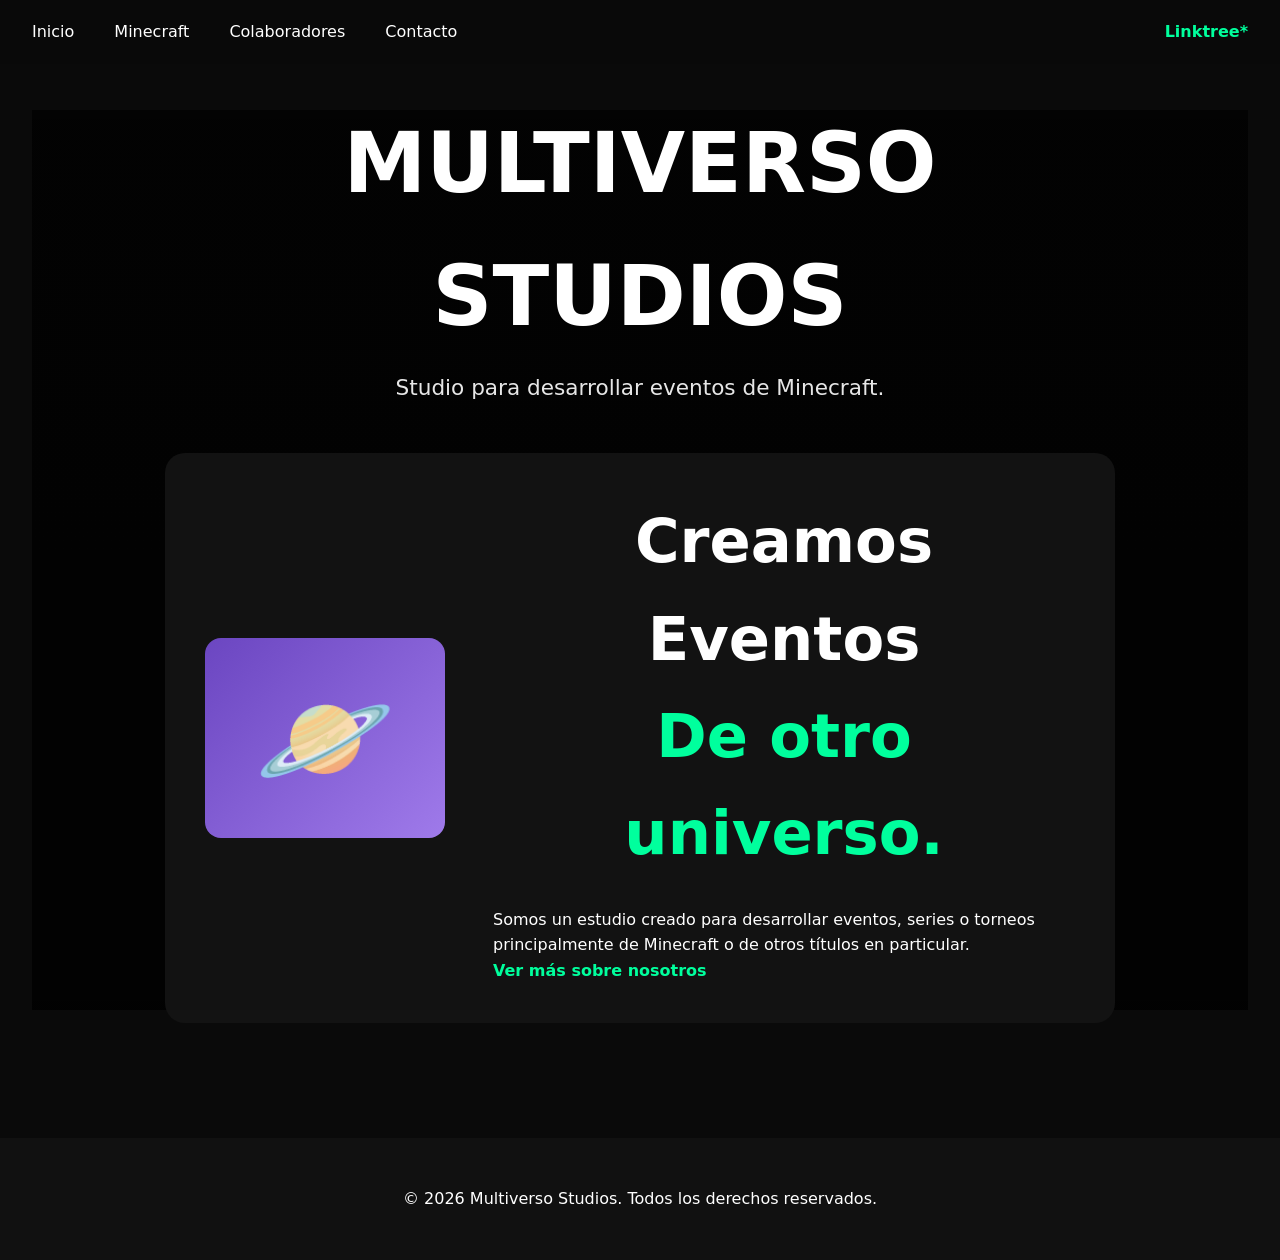
==== index.html @ a8a72689 "Update index.html" ====
<!DOCTYPE html>
<html lang="es">
<head>
    <meta charset="UTF-8">
    <meta name="viewport" content="width=device-width, initial-scale=1.0">
    <title>🪐</title>
    <script src="https://cdnjs.cloudflare.com/ajax/libs/gsap/3.12.5/gsap.min.js"></script>
    <style>
        * { margin: 0; padding: 0; box-sizing: border-box; }
        body {
            font-family: 'Inter', system-ui, sans-serif;
            background: #0a0a0a;
            color: #fff;
            line-height: 1.6;
        }
        .navbar {
            position: fixed;
            top: 0; left: 0; right: 0;
            background: rgba(10,10,10,0.98);
            backdrop-filter: blur(10px);
            z-index: 1000;
            padding: 1.2rem 0;
        }
        .nav-container {
            max-width: 1300px;
            margin: 0 auto;
            padding: 0 2rem;
            display: flex;
            justify-content: space-between;
            align-items: center;
        }
        .nav-menu {
            display: flex;
            gap: 2.5rem;
            list-style: none;
        }
        .nav-menu a {
            color: #fff;
            text-decoration: none;
            font-weight: 500;
        }
        .nav-menu a:hover, .nav-menu a.active { color: #00ff9d; }
        .linktree { color: #00ff9d; font-weight: 600; text-decoration: none; }

        /* Hero */
        .hero {
            height: 100vh;
            background: linear-gradient(rgba(0,0,0,0.75), rgba(0,0,0,0.85)), 
                        url('https://picsum.photos/1920/1080?random=55') center/cover;
            display: flex;
            align-items: center;
        }
        .hero-content {
            max-width: 1100px;
            margin: 0 auto;
            padding: 0 2rem;
            text-align: center;
        }
        .hero h1 { font-size: 5.2rem; font-weight: 900; margin-bottom: 0.5rem; }
        .subtitle { font-size: 1.35rem; opacity: 0.9; margin-bottom: 3rem; }

        .main-box {
            display: flex;
            gap: 3rem;
            align-items: center;
            background: rgba(20,20,20,0.9);
            padding: 2.5rem;
            border-radius: 20px;
            max-width: 950px;
            margin: 0 auto;
            text-align: left;
        }
        .logo-box {
            background: linear-gradient(135deg, #6b46c1, #9f7aea);
            width: 240px; height: 200px;
            display: flex; align-items: center; justify-content: center;
            border-radius: 16px;
            flex-shrink: 0;
        }
        .saturn { font-size: 7rem; }
        .green { color: #00ff9d; }
        .purple { color: #c026d3; }

        .ver-mas { color: #00ff9d; font-weight: 600; text-decoration: none; }

        /* Secciones */
        .content { display: none; padding: 110px 2rem 6rem; min-height: 100vh; }
        .content.active { display: block; }
        .section-content { max-width: 1200px; margin: 0 auto; }

        h2 { font-size: 3.8rem; text-align: center; margin-bottom: 1.5rem; }

        /* Sobre Nosotros */
        #sobre-nosotros p {
            font-size: 1.15rem;
            max-width: 900px;
            margin: 1.5rem auto;
            text-align: justify;
        }

        /* PROYECTOS - Minecraft */
        .projects-container {
            max-width: 1100px;
            margin: 3rem auto;
        }
        .project-row {
            display: flex;
            gap: 2.5rem;
            align-items: flex-start;
            background: #111;
            padding: 1.8rem;
            border-radius: 16px;
            margin-bottom: 2rem;
        }
        .project-image {
            flex: 0 0 340px;
        }
        .project-image img {
            width: 100%;
            height: auto;
            border-radius: 12px;
            object-fit: cover;
        }
        .project-text h3 {
            font-size: 1.85rem;
            margin-bottom: 1rem;
        }
        .project-text p {
            font-size: 1.1rem;
            line-height: 1.75;
            color: #ddd;
        }

        /* Colaboradores */
        .collaborators-list {
            display: flex;
            flex-direction: column;
            gap: 1.5rem;
            margin-top: 3rem;
            padding: 0;
        }
        .collaborators-list li {
            list-style: none;
        }
        .collaborator-item {
            display: flex;
            gap: 1.5rem;
            align-items: center;
            background: #111;
            border: 1px solid rgba(255,255,255,0.08);
            border-radius: 16px;
            padding: 1.5rem;
        }
        .collaborator-item img {
            width: 120px;
            height: 120px;
            object-fit: cover;
            border-radius: 16px;
            flex-shrink: 0;
        }
        .collaborator-item-content {
            display: flex;
            flex-direction: column;
            gap: 0.5rem;
        }
        .collaborator-item-content h3 {
            font-size: 2rem;
            margin: 0;
        }
        .collaborator-item-content p {
            margin: 0;
            color: #ccc;
            line-height: 1.6;
        }
        .coming-soon {
            color: #00ff9d !important;
            margin: 0;
            font-size: 1.8rem;
            text-align: center;
        }

        /* Contacto */
        .contact-container {
            display: flex;
            gap: 4rem;
            max-width: 1300px;
            margin: 0 auto;
        }
        .contact-image img {
            width: 100%;
            height: 100%;
            object-fit: cover;
            border-radius: 20px;
        }
        .contact-form input, .contact-form textarea {
            width: 100%;
            padding: 1rem;
            margin-bottom: 1rem;
            background: #1a1a1a;
            border: none;
            border-radius: 8px;
            color: white;
        }
        .btn-enviar {
            background: #c026d3;
            color: white;
            padding: 1rem 3rem;
            border: none;
            border-radius: 9999px;
            cursor: pointer;
        }

        footer { text-align: center; padding: 3rem; background: #111; margin-top: 2rem; }

        @media (max-width: 900px) {
            .project-row { flex-direction: column; }
            .project-image { flex: none; width: 100%; }
            .hero h1 { font-size: 3.8rem; }
        }
    </style>
</head>
<body>

    <!-- Navbar -->
    <nav class="navbar">
        <div class="nav-container">
            <ul class="nav-menu">
                <li><a href="#" data-section="home">Inicio</a></li>
                <li><a href="#" data-section="minecraft">Minecraft</a></li>
                <li><a href="#" data-section="colaboradores">Colaboradores</a></li>
                <li><a href="#" data-section="contacto">Contacto</a></li>
            </ul>
            <a href="https://linktr.ee/MultiStudios" target="_blank" class="linktree">Linktree*</a>
        </div>
    </nav>

    <main>
        <!-- HOME -->
        <section id="home" class="content active">
            <header class="hero">
                <div class="hero-content">
                    <h1>MULTIVERSO STUDIOS</h1>
                    <p class="subtitle">Studio para desarrollar eventos de Minecraft.</p>
                    <div class="main-box">
                        <div class="logo-box"><span class="saturn">🪐</span></div>
                        <div class="text-content">
                            <h2>Creamos Eventos<br><span class="green">De otro universo.</span></h2>
                            <p>Somos un estudio creado para desarrollar eventos, series o torneos principalmente de Minecraft o de otros títulos en particular.</p>
                            <a href="#" data-section="sobre-nosotros" class="ver-mas">Ver más sobre nosotros</a>
                        </div>
                    </div>
                </div>
            </header>
        </section>

        <!-- SOBRE NOSOTROS -->
        <section id="sobre-nosotros" class="content">
            <div class="section-content">
                <h2>Sobre Nosotros | Multiverso Studios.</h2>
                <p>Multiverso Studio fue fundada el 25 de Junio de 2023. Principalmente creada para promocionar un evento (Discord Talent), después de eso el estudio empezó un proyecto de crear eventos de Minecraft cada mes, conocido como “Los 12 eventos del año“. Proyecto que con el paso del tiempo salieron colaboraciones con creadores pequeños como NotLeox, JoseMC, SoyPixel, Coffe Sugar Boy, y ExtraYP son algunos de ellos.</p>
                <p>El fundador, Christian Delgadillo, ha desarrollado contenido de Minecraft desde 2010 para su redes y en 2017 empezó el ha desarrollar eventos de Minecraft y otros títulos populares de esos años.</p>
                <p>Al ver que sus eventos de Minecraft obtenían éxito, decide crear un proyecto con el nombre “El multiverso“ donde creaba eventos muy sencillos para jugar con sus amigos de ese tiempo. Con el pasar de los años sale la idea junto a ExtraYP y su amigo LostBick crear un discort talent para así dar inicio a multiverso Studios.</p>
                <p>El 17 de septiembre de 2021, se publicó la serie “El Juego del Calamar” en Netflix. Esto dio inspiración a que se desarrollaran los "Squid Craft Games" de Eufonía Studios. Esto dio ideas, inspiración y motivación para re crear dicho evento con el nombre "squid games"</p>
                <p>Los Squid games, fueron populares que con el paso del tiempo se desarrollaron varias ediciones (Hasta el momento se crearon 6 ediciones oficiales y 4 especiales)</p>
                <p>Multiverso Studio fue reconocida por una pequeña comunidad gracias a KSMP. Hasta la fecha, ha desarrollado y ejecutado múltiples proyectos.</p>
                <p>Hoy en día, Multiverso Studio esta desarrollando un Cliente/Launcher para futuros eventos, pero con un objetivo de corto y mediano plazo, es seguir desarrollando eventos acompañado de varias personas y estudios no tan reconocidos.</p>
                <p>Objetivo/meta del estudio: Ser como Eufonía Studios.</p>
            </div>
        </section>

        <!-- MINECRAFT - PROYECTOS -->
        <section id="minecraft" class="content">
            <div class="section-content">
                <h2>PROYECTOS</h2>
                <p class="description">A lo largo de los años hemos producido varios proyectos. Próximamente más eventos.</p>
                
                <div class="projects-container">

                    <div class="project-row">
                        <div class="project-image">
                            <img src="imagenes/DcTalent.jpg" alt="Discord Talent">
                        </div>
                        <div class="project-text">
                            <h3>Discord Talent ft. ExtraYP</h3>
                            <p>Discord Talent fue el primer evento con el nombre de Multiverso Studios minutos después de crear el nombre del estudio. Tuvo lugar en Junio 2023 con 20 participantes.</p>
                        </div>
                    </div>

                    <div class="project-row">
                        <div class="project-image">
                            <img src="imagenes/ksmp.png" alt="KSMP">
                        </div>
                        <div class="project-text">
                            <h3>KSMP</h3>
                            <p>La 1er edición de KSMP fue una serie inspirada en TortillaLand y QSMP. Tuvo lugar en Julio 2023 con una duración de 20 días y 20 participantes.</p>
                        </div>
                    </div>

                    <div class="project-row">
                        <div class="project-image">
                            <img src="imagenes/Dextremo.png" alt="Dedsafio Extremo">
                        </div>
                        <div class="project-text">
                            <h3>Dedsafio Extremo</h3>
                            <p>Dedsafio Extremo fue una mini serie inspirada en Dedsafio y Minecraft Extremo. Tuvo lugar en 2024 con 17 participantes.</p>
                        </div>
                    </div>

                    <div class="project-row">
                        <div class="project-image">
                            <img src="imagenes/SquidGame.png" alt="Multiversal Games">
                        </div>
                        <div class="project-text">
                            <h3>Squid Games</h3>
                            <p>Squid game fue la 1ra edicion aun sin tener un nombre, inspirada en la serie de Nexflix “Squid Games“ y “Survival Cup“ de Eufonia Studios con una duracion de 3 Dias. Tuvo lugar en 2021 con 5 particiaantes</p>
                        </div>
                    </div>

                    <div class="project-row">
                        <div class="project-image">
                            <img src="imagenes/SquidCraft2.png" alt="Multiversal Games">
                        </div>
                        <div class="project-text">
                            <h3>Squid Craft 2</h3>
                            <p>Squid Craft 2, En esta 2da edicion fue la primer colaboracion con Darcknes Animation (CoffeSugarBoy) con una duracion de 3 Dias. Tuvo lugar en Agosto 2023 con 17 particiaantes</p>
                        </div>
                    </div>

                    <div class="project-row">
                        <div class="project-image">
                            <img src="imagenes/SquidMCgames3.png" alt="Multiversal Games">
                        </div>
                        <div class="project-text">
                            <h3>Squid MC Games 3</h3>
                            <p>Squid MC Games 3, En esta 3ra edicion fue la peor desarrollada (Apunto de cacelarse el primer dia) con una duracion de 4 Dias. Tuvo lugar en Noviembre 2023 con 25 particiaantes</p>
                        </div>
                    </div>

                    <div class="project-row">
                        <div class="project-image">
                            <img src="imagenes/SquidMC4.png" alt="Multiversal Games">
                        </div>
                        <div class="project-text">
                            <h3>Squid MC 4</h3>
                            <p>Squid MC 4. Con una duracion de 5 Dias. Tuvo lugar en 2024 con 25 particiaantes. No contamos con tanta informacion.</p>
                        </div>
                    </div>

                    <div class="project-row">
                        <div class="project-image">
                            <img src="imagenes/MultiversalGames5.png" alt="Multiversal Games">
                        </div>
                        <div class="project-text">
                            <h3>Multiversal Games 5</h3>
                            <p>Con un nombre nuevo, mejor organizacion. Multiversal Games 5 hasta la fecha es uno de los mejores eventos de Multivero Studios. En colaboracion con "Darcknes Animation" - "Ian Jesus Studios" y "Morrocoy Studios". Tuvo lugar en Octubre 2025 con 33 participantes y con el ganador "SmackerPe" se llevo 25USD de premio.</p>
                        </div>
                    </div>

                    <div class="project-row">
                        <div class="project-image">
                            <img src="imagenes/SimonDice.png" alt="Simon Dice">
                        </div>
                        <div class="project-text">
                            <h3>Simon Dice ft. Deluxe Studios</h3>
                            <p>Simon Dice fue el primero y el ultimo evento de Deluxe Studios (Studio que ya no existe) con una duracion de 5hs aprox. Tuvo lugar en 2024 con 5 participantes.</p>
                        </div>
                    </div>

                    <div class="project-row">
                        <div class="project-image">
                            <img src="imagenes/KSMP2.png" alt="Simon Dice">
                        </div>
                        <div class="project-text">
                            <h3>Ksmp 2 ft. NotLeox</h3>
                            <p>Ksmp 2 serie de 20 Dias de duracion, inspirada en "Dedsafio" de Eufonia Studios. Tuvo lugar en 2022 con 10 participantes. Junto con NotLeox que configuro algunas cosas dentro del server. </p>
                        </div>
                    </div>

                    <div class="project-row">
                        <div class="project-image">
                            <img src="imagenes/HardCraft.png" alt="Simon Dice">
                        </div>
                        <div class="project-text">
                            <h3>Hard Craft</h3>
                            <p>Hard Craft, otra serie inspirada en "Dedsafio" de Eufonia Studios. Tuvo lugar en Abril 2024 con 20 participanes y una duracion de 5 Dias.</p>
                        </div>
                    </div>

                    <div class="project-row">
                        <div class="project-image">
                            <img src="imagenes/Extremo3Recreacion.png" alt="Simon Dice">
                        </div>
                        <div class="project-text">
                            <h3>Extremo 3 Recreacion</h3>
                            <p>Extremo 3 Recreacion, evento inspirado en "Minecraft Extremo" de Eufonia Studios y AuronPlay. Tuvo lugar en Julio 2026 con 20 participanes y una duracion de 4 Dias.</p>
                        </div>
                    </div>

                    <div class="project-row">
                        <div class="project-image">
                            <img src="imagenes/Club.png" alt="Proximamente">
                        </div>
                        <div class="project-text">
                            <h3>Proximamente</h3>
                            <p>Evento En Desarrollo</p>
                        </div>
                    </div>

                </div>
            </div>
        </section>

        <!-- COLABORADORES -->
        <section id="colaboradores" class="content">
            <div class="section-content">
                <h2>Nuestros <span class="green">colaboradores</span>.</h2>
                                <ul class="collaborators-list">
                    <li class="collaborator-item">
                        <img src="imagenes/ExtraYP.png" alt="Club">
                        <div class="collaborator-item-content">
                            <h3>ExtraYP</h3>
                            <p>Ian Jesus Studios, colaborador recurrente con el objetivo de obtener nuevas ideas para los proyectos.</p>
                        </div>
                    </li>

                    <li class="collaborator-item">
                        <img src="imagenes/LostBrick.png" alt="Club">
                        <div class="collaborator-item-content">
                            <h3>LostBrick</h3>
                            <p>LostBrick, fue jues en Dicord Talent.</p>
                        </div>
                    </li> 
                    
                    <li class="collaborator-item">
                        <img src="imagenes/NotLeox.png" alt="Club">
                        <div class="collaborator-item-content">
                            <h3>NotLeox</h3>
                            <p>Notleox, ganador de una edicion de Multiversal Games y programador de KSMP 2.</p>
                        </div>
                    </li>

                    <li class="collaborator-item">
                        <img src="imagenes/IncognitoH.png" alt="Club">
                        <div class="collaborator-item-content">
                            <h3>CoffeSugaBoy</h3>
                            <p>El Co ceo de Multiverso Studios.</p>
                        </div>
                    </li>    

                    <li class="collaborator-item">
                        <img src="imagenes/PixelBlits.png" alt="Club">
                        <div class="collaborator-item-content">
                            <h3>PixelBlits</h3>
                            <p>PixelBlits, anteriormente fundador y ceo de Deluxe Studios.</p>
                        </div>
                    </li> 

                    <li class="collaborator-item">
                        <img src="imagenes/Allukfl.png" alt="Club">
                        <div class="collaborator-item-content">
                            <h3>Allukfl</h3>
                            <p>Nicki Nicole, Actriz de doblaje en la saga de Multiversal Games.</p>
                        </div>
                    </li> 
                    
                    <li class="collaborator-item">
                        <img src="imagenes/IncognitoM.png" alt="Club">
                        <div class="collaborator-item-content">
                            <h3>Megan</h3>
                            <p>Megan, Actriz de doblaje en la saga de Multiversal Games.</p>
                        </div>
                    </li>                     

                    <li class="collaborator-item">
                        <img src="imagenes/IncognitoH.png" alt="Club">
                        <div class="collaborator-item-content">
                            <h3>Miku</h3>
                            <p>Miku, Actor de doblaje en la saga de Multiversal Games.</p>
                        </div>
                    </li> 

                    <li class="collaborator-item">
                        <img src="imagenes/Tnna.png" alt="Club">
                        <div class="collaborator-item-content">
                            <h3>Tnna</h3>
                            <p>Tania, Actriz de doblaje en la saga de Multiversal Games.</p>
                        </div>
                    </li> 
                    
                    <li class="collaborator-item">
                        <img src="imagenes/JoseMC.png" alt="Club">
                        <div class="collaborator-item-content">
                            <h3>JoseMC</h3>
                            <p>JoseMC, Colaborador de Multiverso Studios en 2023.</p>
                        </div>
                    </li>                     

                    <li class="collaborator-item">
                        <img src="imagenes/IncognitoH.png" alt="Club">
                        <div class="collaborator-item-content">
                            <h3>Crazy Slime</h3>
                            <p>Crazy Slime, Colaborador de Multiverso Studios.</p>
                        </div>
                    </li>     

                    <li class="collaborator-item">
                        <img src="imagenes/IncognitoM.png" alt="Club">
                        <div class="collaborator-item-content">
                            <h3>Faris</h3>
                            <p>Faris, es la buldier para la saga de Multiversal Games.</p>
                        </div>
                    </li> 

                    <li class="collaborator-item">
                        <img src="imagenes/DarknesAnimation.png" alt="Club">
                        <div class="collaborator-item-content">
                            <h3>Darkness Animation</h3>
                            <p>Darkness Animation, nuestros partners.</p>
                        </div>
                    </li>   
                    
                    <li class="collaborator-item">
                        <img src="imagenes/MarshallPanda.png" alt="Club">
                        <div class="collaborator-item-content">
                            <h3>Marshall Panda</h3>
                            <p>Marshall Panda, fue nuestro primer programador antes de tener un nombre.</p>
                        </div>
                    </li>

                    <li class="collaborator-item">
                        <img src="imagenes/IncognitoM.png" alt="Club">
                        <div class="collaborator-item-content">
                            <h3>Barb</h3>
                            <p>Barb, es la buldier para la saga de Multiversal Games.</p>
                        </div>
                    </li>

                    <li class="collaborator-item">
                        <img src="imagenes/MorrocoyStudios.png" alt="Club">
                        <div class="collaborator-item-content">
                            <h3>Morrocoy Studios</h3>
                            <p>Morrocoy Studios, colaborador en el desarrollo de juegos para Multiversal Games.</p>
                        </div>
                    </li>

                    <li class="collaborator-item">
                        <img src="imagenes/CalebMC.png" alt="Club">
                        <div class="collaborator-item-content">
                            <h3>Caleb MC</h3>
                            <p>Caleb MC, es uno de nuestros beta testers.</p>
                        </div>
                    </li>

                    <li class="collaborator-item">
                        <img src="imagenes/IncognitoH.png" alt="Club">
                        <div class="collaborator-item-content">
                            <h3>LimunSimon</h3>
                            <p>Simon, es uno de nuestros beta testers.</p>
                        </div>
                    </li>

                    <li>
                        <h3 class="coming-soon">Próximamente más colaboradores</h3>
                    </li>
                </ul>
            </div>
        </section>

        <!-- CONTACTO -->
        <section id="contacto" class="content">
            <div class="contact-container">
                <div class="contact-image">
                    <img src="imagenes/Logo.png" alt="Collage">
                </div>
                <div class="contact-form">
                    <h2>Contacto</h2>
                    <form id="contactForm">
                        <input type="text" placeholder="Nombre *" required>
                        <input type="email" placeholder="Correo Electrónico *" required>
                        <input type="text" placeholder="Asunto *" required>
                        <textarea placeholder="Escribe tu mensaje aquí..." rows="6" required></textarea>
                        <button type="submit" class="btn-enviar">Enviar</button>
                    </form>
                    <div id="form-message"></div>
                </div>
            </div>
        </section>
    </main>

    <footer>
        <p>© 2026 Multiverso Studios. Todos los derechos reservados.</p>
    </footer>

    <script>
        // Navegación
        document.querySelectorAll('.nav-menu a').forEach(link => {
            link.addEventListener('click', e => {
                e.preventDefault();
                document.querySelectorAll('.content').forEach(c => c.classList.remove('active'));
                document.getElementById(link.getAttribute('data-section')).classList.add('active');
            });
        });

        // Ver más sobre nosotros
        document.querySelectorAll('.ver-mas').forEach(link => {
            link.addEventListener('click', e => {
                e.preventDefault();
                document.querySelectorAll('.content').forEach(c => c.classList.remove('active'));
                document.getElementById('sobre-nosotros').classList.add('active');
            });
        });

        // Formulario
        document.getElementById('contactForm').addEventListener('submit', e => {
            e.preventDefault();
            const msg = document.getElementById('form-message');
            msg.style.color = '#ef4444';
            msg.textContent = '❌ Error de envío. Inténtalo más tarde.';
        });

        // Animaciones
        gsap.from("h1", { y: 80, opacity: 0, duration: 1.2 });
    </script>
</body>
</html>
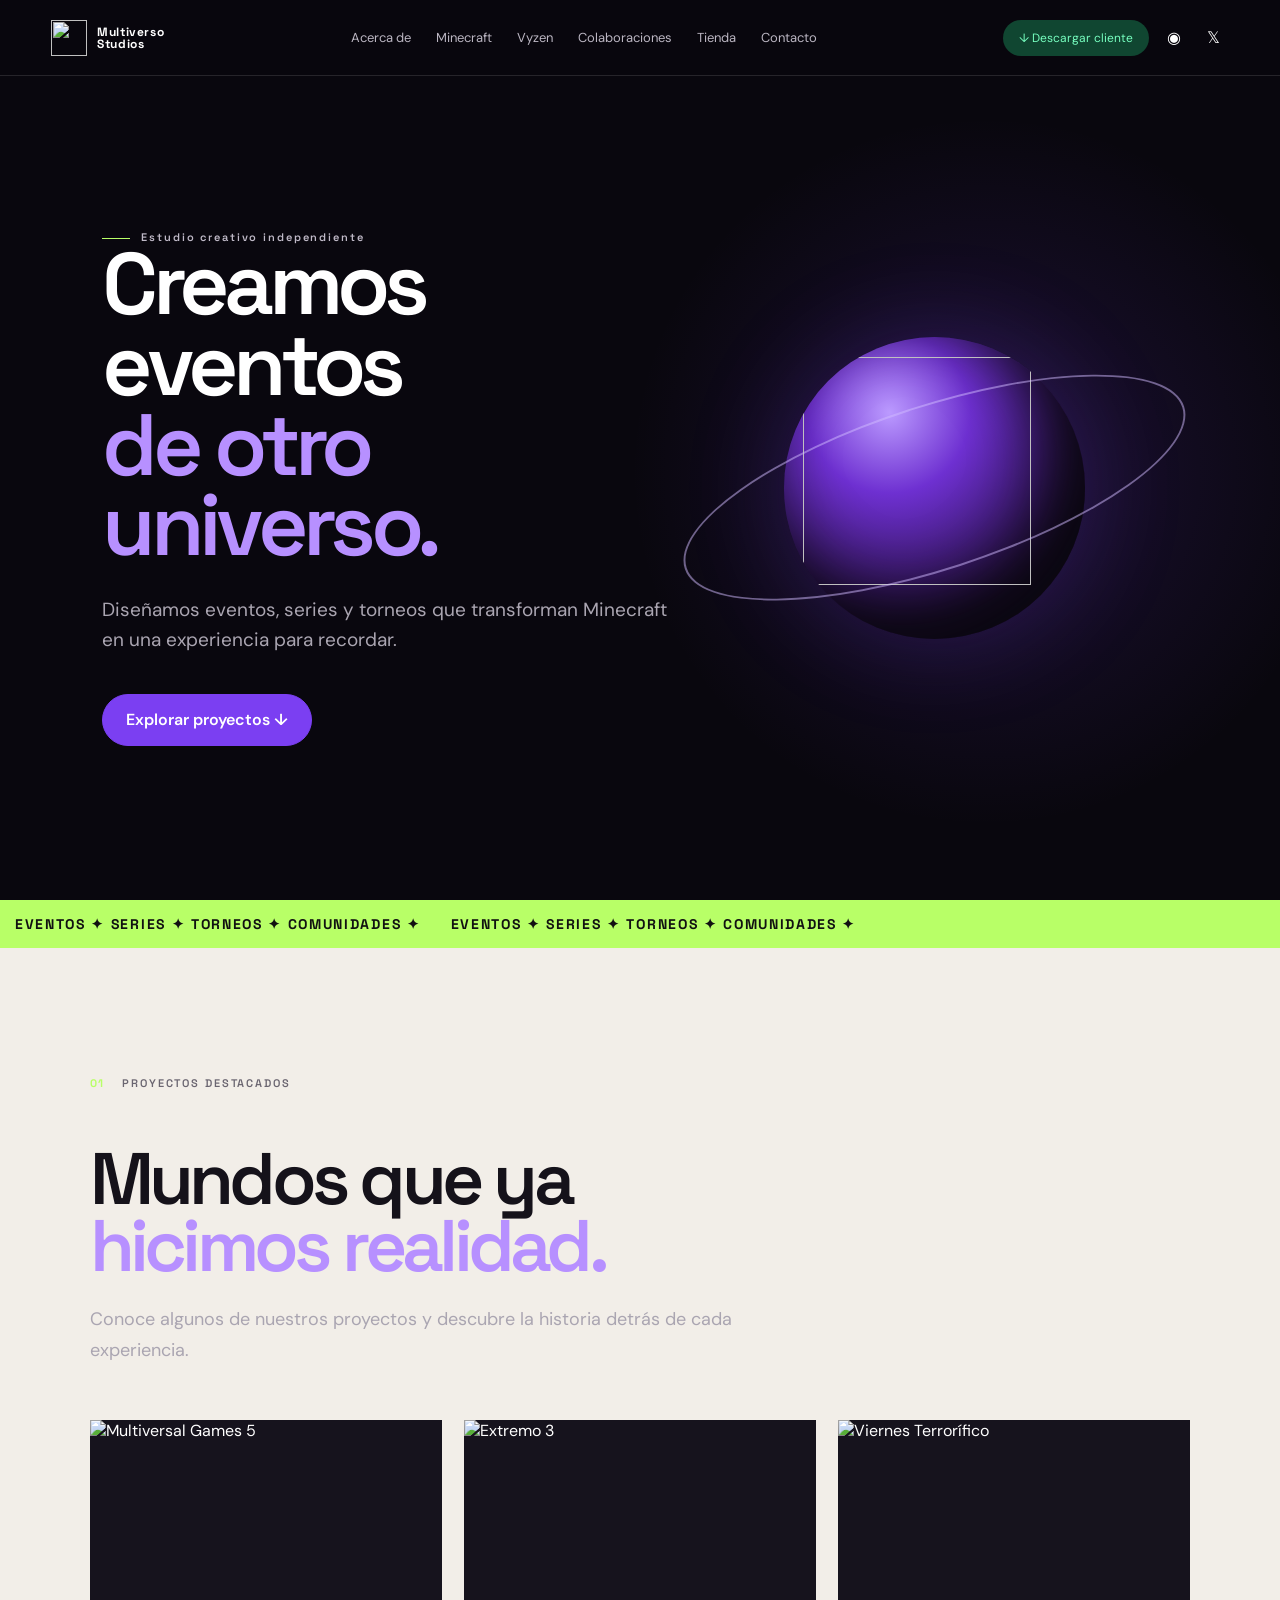
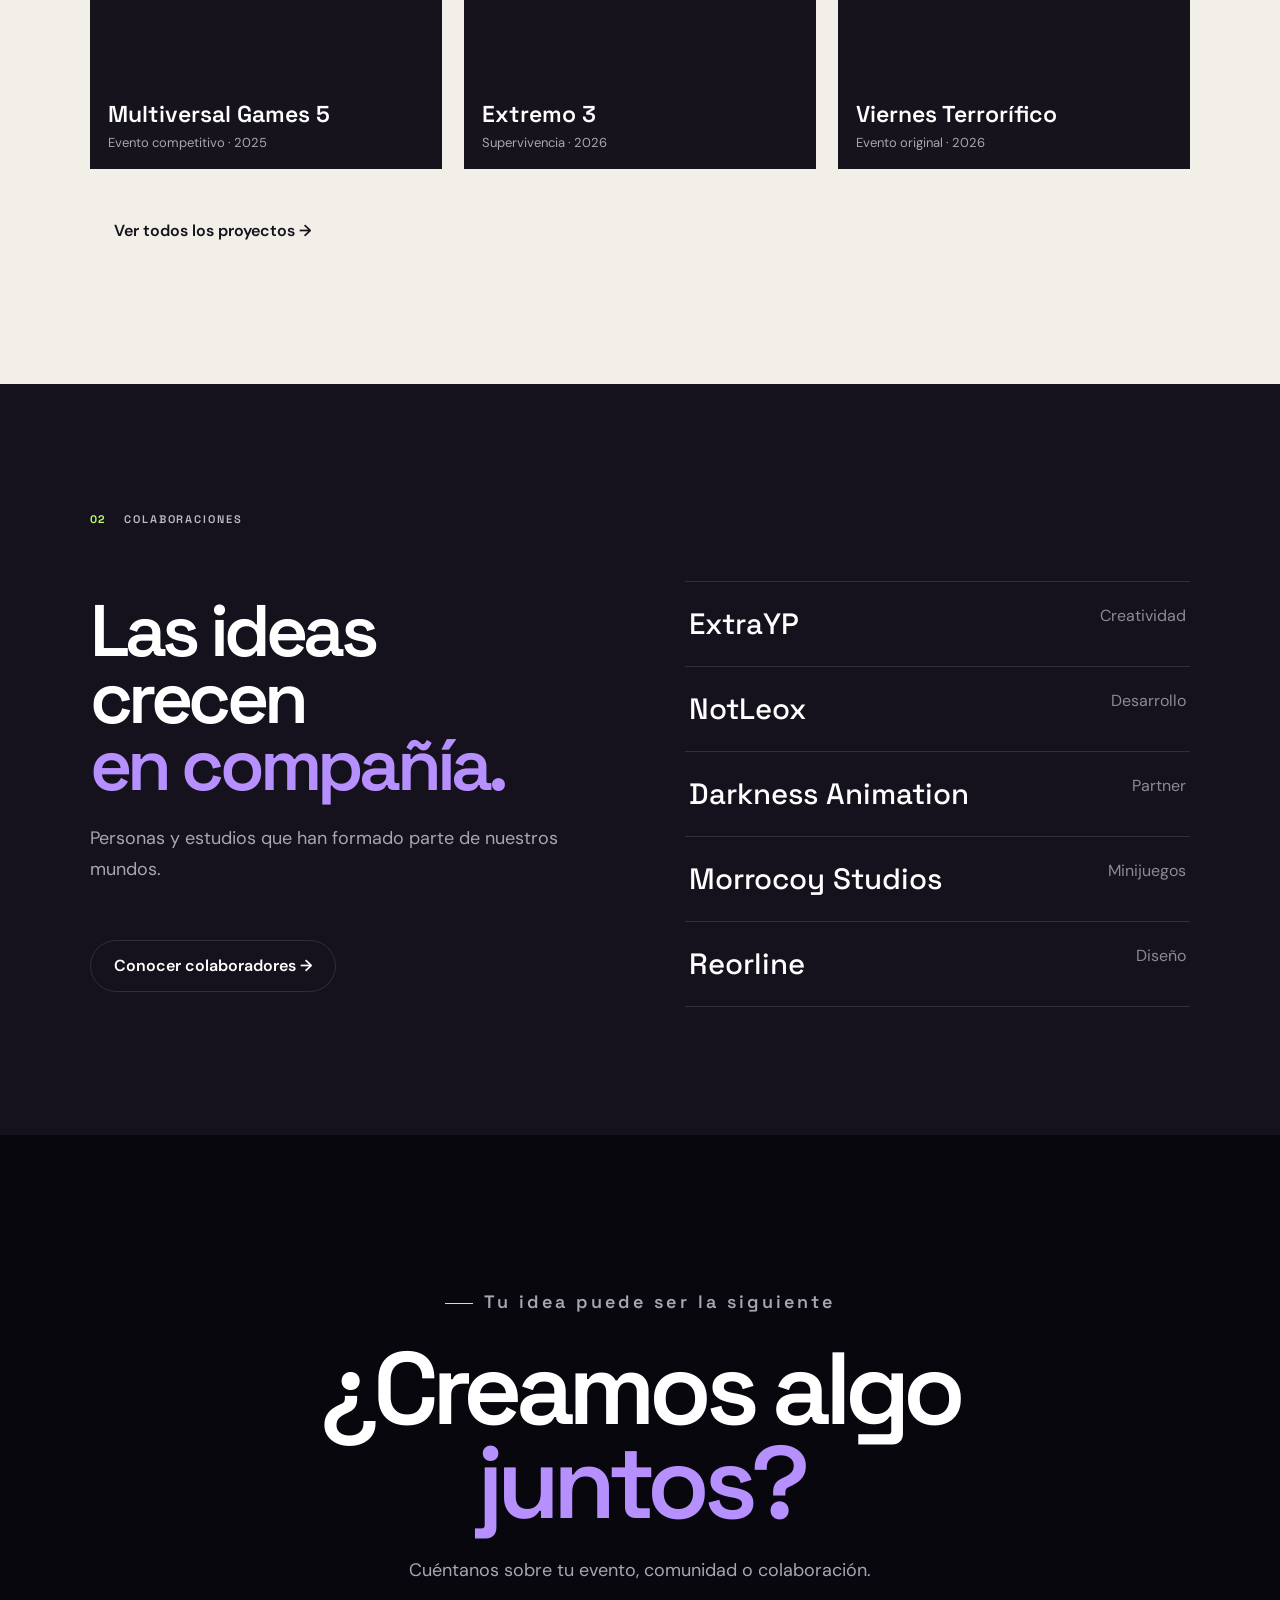
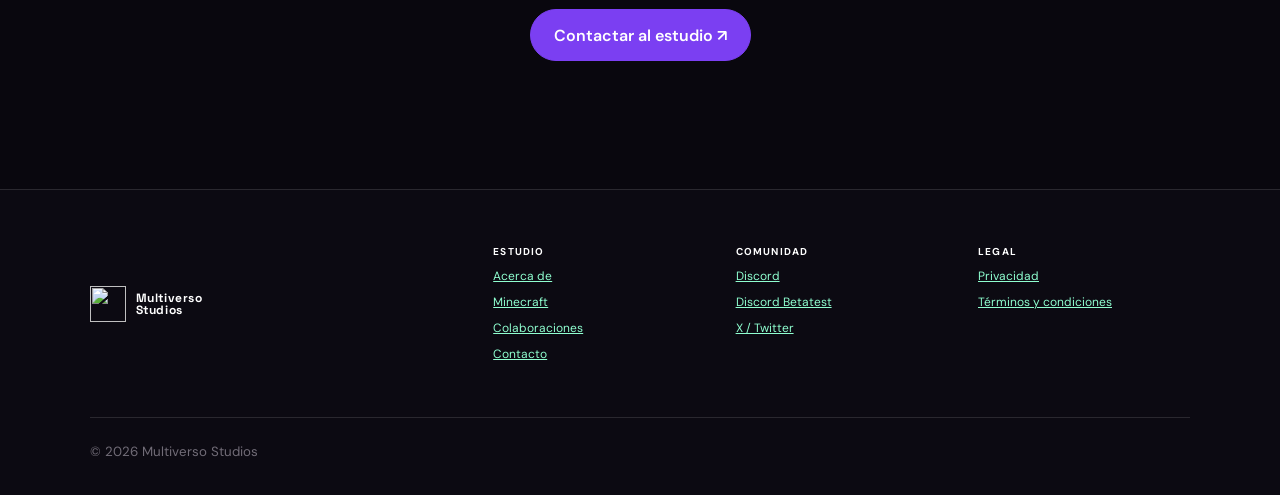
==== commit 0bd18b11: "Add files via upload" ====
--- a/index.html
+++ b/index.html
@@ -1,625 +1,115 @@
-<!DOCTYPE html>
-<html lang="es">
-<head>
-    <meta charset="UTF-8">
-    <meta name="viewport" content="width=device-width, initial-scale=1.0">
-    <title>🪐</title>
-    <script src="https://cdnjs.cloudflare.com/ajax/libs/gsap/3.12.5/gsap.min.js"></script>
-    <style>
-        * { margin: 0; padding: 0; box-sizing: border-box; }
-        body {
-            font-family: 'Inter', system-ui, sans-serif;
-            background: #0a0a0a;
-            color: #fff;
-            line-height: 1.6;
-        }
-        .navbar {
-            position: fixed;
-            top: 0; left: 0; right: 0;
-            background: rgba(10,10,10,0.98);
-            backdrop-filter: blur(10px);
-            z-index: 1000;
-            padding: 1.2rem 0;
-        }
-        .nav-container {
-            max-width: 1300px;
-            margin: 0 auto;
-            padding: 0 2rem;
-            display: flex;
-            justify-content: space-between;
-            align-items: center;
-        }
-        .nav-menu {
-            display: flex;
-            gap: 2.5rem;
-            list-style: none;
-        }
-        .nav-menu a {
-            color: #fff;
-            text-decoration: none;
-            font-weight: 500;
-        }
-        .nav-menu a:hover, .nav-menu a.active { color: #00ff9d; }
-        .linktree { color: #00ff9d; font-weight: 600; text-decoration: none; }
-
-        /* Hero */
-        .hero {
-            height: 100vh;
-            background: linear-gradient(rgba(0,0,0,0.75), rgba(0,0,0,0.85)), 
-                        url('https://picsum.photos/1920/1080?random=55') center/cover;
-            display: flex;
-            align-items: center;
-        }
-        .hero-content {
-            max-width: 1100px;
-            margin: 0 auto;
-            padding: 0 2rem;
-            text-align: center;
-        }
-        .hero h1 { font-size: 5.2rem; font-weight: 900; margin-bottom: 0.5rem; }
-        .subtitle { font-size: 1.35rem; opacity: 0.9; margin-bottom: 3rem; }
-
-        .main-box {
-            display: flex;
-            gap: 3rem;
-            align-items: center;
-            background: rgba(20,20,20,0.9);
-            padding: 2.5rem;
-            border-radius: 20px;
-            max-width: 950px;
-            margin: 0 auto;
-            text-align: left;
-        }
-        .logo-box {
-            background: linear-gradient(135deg, #6b46c1, #9f7aea);
-            width: 240px; height: 200px;
-            display: flex; align-items: center; justify-content: center;
-            border-radius: 16px;
-            flex-shrink: 0;
-        }
-        .saturn { font-size: 7rem; }
-        .green { color: #00ff9d; }
-        .purple { color: #c026d3; }
-
-        .ver-mas { color: #00ff9d; font-weight: 600; text-decoration: none; }
-
-        /* Secciones */
-        .content { display: none; padding: 110px 2rem 6rem; min-height: 100vh; }
-        .content.active { display: block; }
-        .section-content { max-width: 1200px; margin: 0 auto; }
-
-        h2 { font-size: 3.8rem; text-align: center; margin-bottom: 1.5rem; }
-
-        /* Sobre Nosotros */
-        #sobre-nosotros p {
-            font-size: 1.15rem;
-            max-width: 900px;
-            margin: 1.5rem auto;
-            text-align: justify;
-        }
-
-        /* PROYECTOS - Minecraft */
-        .projects-container {
-            max-width: 1100px;
-            margin: 3rem auto;
-        }
-        .project-row {
-            display: flex;
-            gap: 2.5rem;
-            align-items: flex-start;
-            background: #111;
-            padding: 1.8rem;
-            border-radius: 16px;
-            margin-bottom: 2rem;
-        }
-        .project-image {
-            flex: 0 0 340px;
-        }
-        .project-image img {
-            width: 100%;
-            height: auto;
-            border-radius: 12px;
-            object-fit: cover;
-        }
-        .project-text h3 {
-            font-size: 1.85rem;
-            margin-bottom: 1rem;
-        }
-        .project-text p {
-            font-size: 1.1rem;
-            line-height: 1.75;
-            color: #ddd;
-        }
-
-        /* Colaboradores */
-        .collaborators-list {
-            display: flex;
-            flex-direction: column;
-            gap: 1.5rem;
-            margin-top: 3rem;
-            padding: 0;
-        }
-        .collaborators-list li {
-            list-style: none;
-        }
-        .collaborator-item {
-            display: flex;
-            gap: 1.5rem;
-            align-items: center;
-            background: #111;
-            border: 1px solid rgba(255,255,255,0.08);
-            border-radius: 16px;
-            padding: 1.5rem;
-        }
-        .collaborator-item img {
-            width: 120px;
-            height: 120px;
-            object-fit: cover;
-            border-radius: 16px;
-            flex-shrink: 0;
-        }
-        .collaborator-item-content {
-            display: flex;
-            flex-direction: column;
-            gap: 0.5rem;
-        }
-        .collaborator-item-content h3 {
-            font-size: 2rem;
-            margin: 0;
-        }
-        .collaborator-item-content p {
-            margin: 0;
-            color: #ccc;
-            line-height: 1.6;
-        }
-        .coming-soon {
-            color: #00ff9d !important;
-            margin: 0;
-            font-size: 1.8rem;
-            text-align: center;
-        }
-
-        /* Contacto */
-        .contact-container {
-            display: flex;
-            gap: 4rem;
-            max-width: 1300px;
-            margin: 0 auto;
-        }
-        .contact-image img {
-            width: 100%;
-            height: 100%;
-            object-fit: cover;
-            border-radius: 20px;
-        }
-        .contact-form input, .contact-form textarea {
-            width: 100%;
-            padding: 1rem;
-            margin-bottom: 1rem;
-            background: #1a1a1a;
-            border: none;
-            border-radius: 8px;
-            color: white;
-        }
-        .btn-enviar {
-            background: #c026d3;
-            color: white;
-            padding: 1rem 3rem;
-            border: none;
-            border-radius: 9999px;
-            cursor: pointer;
-        }
-
-        footer { text-align: center; padding: 3rem; background: #111; margin-top: 2rem; }
-
-        @media (max-width: 900px) {
-            .project-row { flex-direction: column; }
-            .project-image { flex: none; width: 100%; }
-            .hero h1 { font-size: 3.8rem; }
-        }
-    </style>
-</head>
-<body>
-
-    <!-- Navbar -->
-    <nav class="navbar">
-        <div class="nav-container">
-            <ul class="nav-menu">
-                <li><a href="#" data-section="home">Inicio</a></li>
-                <li><a href="#" data-section="minecraft">Minecraft</a></li>
-                <li><a href="#" data-section="colaboradores">Colaboradores</a></li>
-                <li><a href="#" data-section="contacto">Contacto</a></li>
-            </ul>
-            <a href="https://linktr.ee/MultiStudios" target="_blank" class="linktree">Linktree*</a>
-        </div>
-    </nav>
-
-    <main>
-        <!-- HOME -->
-        <section id="home" class="content active">
-            <header class="hero">
-                <div class="hero-content">
-                    <h1>MULTIVERSO STUDIOS</h1>
-                    <p class="subtitle">Studio para desarrollar eventos de Minecraft.</p>
-                    <div class="main-box">
-                        <div class="logo-box"><span class="saturn">🪐</span></div>
-                        <div class="text-content">
-                            <h2>Creamos Eventos<br><span class="green">De otro universo.</span></h2>
-                            <p>Somos un estudio creado para desarrollar eventos, series o torneos principalmente de Minecraft o de otros títulos en particular.</p>
-                            <a href="#" data-section="sobre-nosotros" class="ver-mas">Ver más sobre nosotros</a>
-                        </div>
-                    </div>
-                </div>
-            </header>
-        </section>
-
-        <!-- SOBRE NOSOTROS -->
-        <section id="sobre-nosotros" class="content">
-            <div class="section-content">
-                <h2>Sobre Nosotros | Multiverso Studios.</h2>
-                <p>Multiverso Studio fue fundada el 25 de Junio de 2023. Principalmente creada para promocionar un evento (Discord Talent), después de eso el estudio empezó un proyecto de crear eventos de Minecraft cada mes, conocido como “Los 12 eventos del año“. Proyecto que con el paso del tiempo salieron colaboraciones con creadores pequeños como NotLeox, JoseMC, SoyPixel, Coffe Sugar Boy, y ExtraYP son algunos de ellos.</p>
-                <p>El fundador, Christian Delgadillo, ha desarrollado contenido de Minecraft desde 2010 para su redes y en 2017 empezó el ha desarrollar eventos de Minecraft y otros títulos populares de esos años.</p>
-                <p>Al ver que sus eventos de Minecraft obtenían éxito, decide crear un proyecto con el nombre “El multiverso“ donde creaba eventos muy sencillos para jugar con sus amigos de ese tiempo. Con el pasar de los años sale la idea junto a ExtraYP y su amigo LostBick crear un discort talent para así dar inicio a multiverso Studios.</p>
-                <p>El 17 de septiembre de 2021, se publicó la serie “El Juego del Calamar” en Netflix. Esto dio inspiración a que se desarrollaran los "Squid Craft Games" de Eufonía Studios. Esto dio ideas, inspiración y motivación para re crear dicho evento con el nombre "squid games"</p>
-                <p>Los Squid games, fueron populares que con el paso del tiempo se desarrollaron varias ediciones (Hasta el momento se crearon 6 ediciones oficiales y 4 especiales)</p>
-                <p>Multiverso Studio fue reconocida por una pequeña comunidad gracias a KSMP. Hasta la fecha, ha desarrollado y ejecutado múltiples proyectos.</p>
-                <p>Hoy en día, Multiverso Studio esta desarrollando un Cliente/Launcher para futuros eventos, pero con un objetivo de corto y mediano plazo, es seguir desarrollando eventos acompañado de varias personas y estudios no tan reconocidos.</p>
-                <p>Objetivo/meta del estudio: Ser como Eufonía Studios.</p>
-            </div>
-        </section>
-
-        <!-- MINECRAFT - PROYECTOS -->
-        <section id="minecraft" class="content">
-            <div class="section-content">
-                <h2>PROYECTOS</h2>
-                <p class="description">A lo largo de los años hemos producido varios proyectos. Próximamente más eventos.</p>
-                
-                <div class="projects-container">
-
-                    <div class="project-row">
-                        <div class="project-image">
-                            <img src="imagenes/DcTalent.jpg" alt="Discord Talent">
-                        </div>
-                        <div class="project-text">
-                            <h3>Discord Talent ft. ExtraYP</h3>
-                            <p>Discord Talent fue el primer evento con el nombre de Multiverso Studios minutos después de crear el nombre del estudio. Tuvo lugar en Junio 2023 con 20 participantes.</p>
-                        </div>
-                    </div>
-
-                    <div class="project-row">
-                        <div class="project-image">
-                            <img src="imagenes/ksmp.png" alt="KSMP">
-                        </div>
-                        <div class="project-text">
-                            <h3>KSMP</h3>
-                            <p>La 1er edición de KSMP fue una serie inspirada en TortillaLand y QSMP. Tuvo lugar en Julio 2023 con una duración de 20 días y 20 participantes.</p>
-                        </div>
-                    </div>
-
-                    <div class="project-row">
-                        <div class="project-image">
-                            <img src="imagenes/Dextremo.png" alt="Dedsafio Extremo">
-                        </div>
-                        <div class="project-text">
-                            <h3>Dedsafio Extremo</h3>
-                            <p>Dedsafio Extremo fue una mini serie inspirada en Dedsafio y Minecraft Extremo. Tuvo lugar en 2024 con 17 participantes.</p>
-                        </div>
-                    </div>
-
-                    <div class="project-row">
-                        <div class="project-image">
-                            <img src="imagenes/SquidGame.png" alt="Multiversal Games">
-                        </div>
-                        <div class="project-text">
-                            <h3>Squid Games</h3>
-                            <p>Squid game fue la 1ra edicion aun sin tener un nombre, inspirada en la serie de Nexflix “Squid Games“ y “Survival Cup“ de Eufonia Studios con una duracion de 3 Dias. Tuvo lugar en 2021 con 5 particiaantes</p>
-                        </div>
-                    </div>
-
-                    <div class="project-row">
-                        <div class="project-image">
-                            <img src="imagenes/SquidCraft2.png" alt="Multiversal Games">
-                        </div>
-                        <div class="project-text">
-                            <h3>Squid Craft 2</h3>
-                            <p>Squid Craft 2, En esta 2da edicion fue la primer colaboracion con Darcknes Animation (CoffeSugarBoy) con una duracion de 3 Dias. Tuvo lugar en Agosto 2023 con 17 particiaantes</p>
-                        </div>
-                    </div>
-
-                    <div class="project-row">
-                        <div class="project-image">
-                            <img src="imagenes/SquidMCgames3.png" alt="Multiversal Games">
-                        </div>
-                        <div class="project-text">
-                            <h3>Squid MC Games 3</h3>
-                            <p>Squid MC Games 3, En esta 3ra edicion fue la peor desarrollada (Apunto de cacelarse el primer dia) con una duracion de 4 Dias. Tuvo lugar en Noviembre 2023 con 25 particiaantes</p>
-                        </div>
-                    </div>
-
-                    <div class="project-row">
-                        <div class="project-image">
-                            <img src="imagenes/SquidMC4.png" alt="Multiversal Games">
-                        </div>
-                        <div class="project-text">
-                            <h3>Squid MC 4</h3>
-                            <p>Squid MC 4. Con una duracion de 5 Dias. Tuvo lugar en 2024 con 25 particiaantes. No contamos con tanta informacion.</p>
-                        </div>
-                    </div>
-
-                    <div class="project-row">
-                        <div class="project-image">
-                            <img src="imagenes/MultiversalGames5.png" alt="Multiversal Games">
-                        </div>
-                        <div class="project-text">
-                            <h3>Multiversal Games 5</h3>
-                            <p>Con un nombre nuevo, mejor organizacion. Multiversal Games 5 hasta la fecha es uno de los mejores eventos de Multivero Studios. En colaboracion con "Darcknes Animation" - "Ian Jesus Studios" y "Morrocoy Studios". Tuvo lugar en Octubre 2025 con 33 participantes y con el ganador "SmackerPe" se llevo 25USD de premio.</p>
-                        </div>
-                    </div>
-
-                    <div class="project-row">
-                        <div class="project-image">
-                            <img src="imagenes/SimonDice.png" alt="Simon Dice">
-                        </div>
-                        <div class="project-text">
-                            <h3>Simon Dice ft. Deluxe Studios</h3>
-                            <p>Simon Dice fue el primero y el ultimo evento de Deluxe Studios (Studio que ya no existe) con una duracion de 5hs aprox. Tuvo lugar en 2024 con 5 participantes.</p>
-                        </div>
-                    </div>
-
-                    <div class="project-row">
-                        <div class="project-image">
-                            <img src="imagenes/KSMP2.png" alt="Simon Dice">
-                        </div>
-                        <div class="project-text">
-                            <h3>Ksmp 2 ft. NotLeox</h3>
-                            <p>Ksmp 2 serie de 20 Dias de duracion, inspirada en "Dedsafio" de Eufonia Studios. Tuvo lugar en 2022 con 10 participantes. Junto con NotLeox que configuro algunas cosas dentro del server. </p>
-                        </div>
-                    </div>
-
-                    <div class="project-row">
-                        <div class="project-image">
-                            <img src="imagenes/HardCraft.png" alt="Simon Dice">
-                        </div>
-                        <div class="project-text">
-                            <h3>Hard Craft</h3>
-                            <p>Hard Craft, otra serie inspirada en "Dedsafio" de Eufonia Studios. Tuvo lugar en Abril 2024 con 20 participanes y una duracion de 5 Dias.</p>
-                        </div>
-                    </div>
-
-                    <div class="project-row">
-                        <div class="project-image">
-                            <img src="imagenes/Extremo3Recreacion.png" alt="Simon Dice">
-                        </div>
-                        <div class="project-text">
-                            <h3>Extremo 3 Recreacion</h3>
-                            <p>Extremo 3 Recreacion, evento inspirado en "Minecraft Extremo" de Eufonia Studios y AuronPlay. Tuvo lugar en Julio 2026 con 20 participanes y una duracion de 4 Dias.</p>
-                        </div>
-                    </div>
-
-                    <div class="project-row">
-                        <div class="project-image">
-                            <img src="imagenes/Club.png" alt="Proximamente">
-                        </div>
-                        <div class="project-text">
-                            <h3>Proximamente</h3>
-                            <p>Evento En Desarrollo</p>
-                        </div>
-                    </div>
-
-                </div>
-            </div>
-        </section>
-
-        <!-- COLABORADORES -->
-        <section id="colaboradores" class="content">
-            <div class="section-content">
-                <h2>Nuestros <span class="green">colaboradores</span>.</h2>
-                                <ul class="collaborators-list">
-                    <li class="collaborator-item">
-                        <img src="imagenes/ExtraYP.png" alt="Club">
-                        <div class="collaborator-item-content">
-                            <h3>ExtraYP</h3>
-                            <p>Ian Jesus Studios, colaborador recurrente con el objetivo de obtener nuevas ideas para los proyectos.</p>
-                        </div>
-                    </li>
-
-                    <li class="collaborator-item">
-                        <img src="imagenes/LostBrick.png" alt="Club">
-                        <div class="collaborator-item-content">
-                            <h3>LostBrick</h3>
-                            <p>LostBrick, fue jues en Dicord Talent.</p>
-                        </div>
-                    </li> 
-                    
-                    <li class="collaborator-item">
-                        <img src="imagenes/NotLeox.png" alt="Club">
-                        <div class="collaborator-item-content">
-                            <h3>NotLeox</h3>
-                            <p>Notleox, ganador de una edicion de Multiversal Games y programador de KSMP 2.</p>
-                        </div>
-                    </li>
-
-                    <li class="collaborator-item">
-                        <img src="imagenes/IncognitoH.png" alt="Club">
-                        <div class="collaborator-item-content">
-                            <h3>CoffeSugaBoy</h3>
-                            <p>El Co ceo de Multiverso Studios.</p>
-                        </div>
-                    </li>    
-
-                    <li class="collaborator-item">
-                        <img src="imagenes/PixelBlits.png" alt="Club">
-                        <div class="collaborator-item-content">
-                            <h3>PixelBlits</h3>
-                            <p>PixelBlits, anteriormente fundador y ceo de Deluxe Studios.</p>
-                        </div>
-                    </li> 
-
-                    <li class="collaborator-item">
-                        <img src="imagenes/Allukfl.png" alt="Club">
-                        <div class="collaborator-item-content">
-                            <h3>Allukfl</h3>
-                            <p>Nicki Nicole, Actriz de doblaje en la saga de Multiversal Games.</p>
-                        </div>
-                    </li> 
-                    
-                    <li class="collaborator-item">
-                        <img src="imagenes/IncognitoM.png" alt="Club">
-                        <div class="collaborator-item-content">
-                            <h3>Megan</h3>
-                            <p>Megan, Actriz de doblaje en la saga de Multiversal Games.</p>
-                        </div>
-                    </li>                     
-
-                    <li class="collaborator-item">
-                        <img src="imagenes/IncognitoH.png" alt="Club">
-                        <div class="collaborator-item-content">
-                            <h3>Miku</h3>
-                            <p>Miku, Actor de doblaje en la saga de Multiversal Games.</p>
-                        </div>
-                    </li> 
-
-                    <li class="collaborator-item">
-                        <img src="imagenes/Tnna.png" alt="Club">
-                        <div class="collaborator-item-content">
-                            <h3>Tnna</h3>
-                            <p>Tania, Actriz de doblaje en la saga de Multiversal Games.</p>
-                        </div>
-                    </li> 
-                    
-                    <li class="collaborator-item">
-                        <img src="imagenes/JoseMC.png" alt="Club">
-                        <div class="collaborator-item-content">
-                            <h3>JoseMC</h3>
-                            <p>JoseMC, Colaborador de Multiverso Studios en 2023.</p>
-                        </div>
-                    </li>                     
-
-                    <li class="collaborator-item">
-                        <img src="imagenes/IncognitoH.png" alt="Club">
-                        <div class="collaborator-item-content">
-                            <h3>Crazy Slime</h3>
-                            <p>Crazy Slime, Colaborador de Multiverso Studios.</p>
-                        </div>
-                    </li>     
-
-                    <li class="collaborator-item">
-                        <img src="imagenes/IncognitoM.png" alt="Club">
-                        <div class="collaborator-item-content">
-                            <h3>Faris</h3>
-                            <p>Faris, es la buldier para la saga de Multiversal Games.</p>
-                        </div>
-                    </li> 
-
-                    <li class="collaborator-item">
-                        <img src="imagenes/DarknesAnimation.png" alt="Club">
-                        <div class="collaborator-item-content">
-                            <h3>Darkness Animation</h3>
-                            <p>Darkness Animation, nuestros partners.</p>
-                        </div>
-                    </li>   
-                    
-                    <li class="collaborator-item">
-                        <img src="imagenes/MarshallPanda.png" alt="Club">
-                        <div class="collaborator-item-content">
-                            <h3>Marshall Panda</h3>
-                            <p>Marshall Panda, fue nuestro primer programador antes de tener un nombre.</p>
-                        </div>
-                    </li>
-
-                    <li class="collaborator-item">
-                        <img src="imagenes/IncognitoM.png" alt="Club">
-                        <div class="collaborator-item-content">
-                            <h3>Barb</h3>
-                            <p>Barb, es la buldier para la saga de Multiversal Games.</p>
-                        </div>
-                    </li>
-
-                    <li class="collaborator-item">
-                        <img src="imagenes/MorrocoyStudios.png" alt="Club">
-                        <div class="collaborator-item-content">
-                            <h3>Morrocoy Studios</h3>
-                            <p>Morrocoy Studios, colaborador en el desarrollo de juegos para Multiversal Games.</p>
-                        </div>
-                    </li>
-
-                    <li class="collaborator-item">
-                        <img src="imagenes/CalebMC.png" alt="Club">
-                        <div class="collaborator-item-content">
-                            <h3>Caleb MC</h3>
-                            <p>Caleb MC, es uno de nuestros beta testers.</p>
-                        </div>
-                    </li>
-
-                    <li class="collaborator-item">
-                        <img src="imagenes/IncognitoH.png" alt="Club">
-                        <div class="collaborator-item-content">
-                            <h3>LimunSimon</h3>
-                            <p>Simon, es uno de nuestros beta testers.</p>
-                        </div>
-                    </li>
-
-                    <li>
-                        <h3 class="coming-soon">Próximamente más colaboradores</h3>
-                    </li>
-                </ul>
-            </div>
-        </section>
-
-        <!-- CONTACTO -->
-        <section id="contacto" class="content">
-            <div class="contact-container">
-                <div class="contact-image">
-                    <img src="imagenes/Logo.png" alt="Collage">
-                </div>
-                <div class="contact-form">
-                    <h2>Contacto</h2>
-                    <form id="contactForm">
-                        <input type="text" placeholder="Nombre *" required>
-                        <input type="email" placeholder="Correo Electrónico *" required>
-                        <input type="text" placeholder="Asunto *" required>
-                        <textarea placeholder="Escribe tu mensaje aquí..." rows="6" required></textarea>
-                        <button type="submit" class="btn-enviar">Enviar</button>
-                    </form>
-                    <div id="form-message"></div>
-                </div>
-            </div>
-        </section>
-    </main>
-
-    <footer>
-        <p>© 2026 Multiverso Studios. Todos los derechos reservados.</p>
-    </footer>
-
-    <script>
-        // Navegación
-        document.querySelectorAll('.nav-menu a').forEach(link => {
-            link.addEventListener('click', e => {
-                e.preventDefault();
-                document.querySelectorAll('.content').forEach(c => c.classList.remove('active'));
-                document.getElementById(link.getAttribute('data-section')).classList.add('active');
-            });
-        });
-
-        // Ver más sobre nosotros
-        document.querySelectorAll('.ver-mas').forEach(link => {
-            link.addEventListener('click', e => {
-                e.preventDefault();
-                document.querySelectorAll('.content').forEach(c => c.classList.remove('active'));
-                document.getElementById('sobre-nosotros').classList.add('active');
-            });
-        });
-
-        // Formulario
-        document.getElementById('contactForm').addEventListener('submit', e => {
-            e.preventDefault();
-            const msg = document.getElementById('form-message');
-            msg.style.color = '#ef4444';
-            msg.textContent = '❌ Error de envío. Inténtalo más tarde.';
-        });
-
-        // Animaciones
-        gsap.from("h1", { y: 80, opacity: 0, duration: 1.2 });
-    </script>
-</body>
-</html>
+<!doctype html>
+<html lang="es">
+  <head>
+    <meta charset="utf-8" />
+    <meta name="viewport" content="width=device-width,initial-scale=1" />
+    <meta
+      name="description"
+      content="Multiverso Studios crea eventos, series y experiencias en Minecraft."
+    />
+    <title>Multiverso Studios</title>
+    <link rel="preconnect" href="https://fonts.googleapis.com" />
+    <link
+      rel="stylesheet"
+      href="https://fonts.googleapis.com/css2?family=DM+Sans:wght@400;500;600&family=Space+Grotesk:wght@500;600;700&display=swap"
+    />
+    <link rel="stylesheet" href="style.css" />
+  </head>
+  <body>
+    <div id="header"></div>
+    <main>
+      <section class="hero">
+        <div class="hero-copy reveal">
+          <p class="kicker">Estudio creativo independiente</p>
+          <h1>Creamos eventos<br /><em>de otro universo.</em></h1>
+          <p>
+            Diseñamos eventos, series y torneos que transforman Minecraft en una
+            experiencia para recordar.
+          </p>
+          <a class="btn primary" href="minecraft.html">Explorar proyectos ↓</a>
+        </div>
+        <div class="planet-wrap reveal" aria-hidden="true">
+          <div class="ring"></div>
+          <div class="planet"><img src="imagenes/Logo.png" alt="" /></div>
+        </div>
+      </section>
+      <div class="ticker">
+        <div>
+          <span>EVENTOS ✦ SERIES ✦ TORNEOS ✦ COMUNIDADES ✦</span
+          ><span>EVENTOS ✦ SERIES ✦ TORNEOS ✦ COMUNIDADES ✦</span>
+        </div>
+      </div>
+      <section class="section home-projects">
+        <p class="section-label reveal"><b>01</b> PROYECTOS DESTACADOS</p>
+        <h2 class="reveal">Mundos que ya<br /><em>hicimos realidad.</em></h2>
+        <p class="section-intro reveal">
+          Conoce algunos de nuestros proyectos y descubre la historia detrás de
+          cada experiencia.
+        </p>
+        <div class="card-grid">
+          <a class="media-card reveal" href="proyecto.html?id=multiversal"
+            ><img
+              src="imagenes/MultiversalGames5.png"
+              alt="Multiversal Games 5"
+            />
+            <div>
+              <h3>Multiversal Games 5</h3>
+              <p>Evento competitivo · 2025</p>
+            </div></a
+          ><a class="media-card reveal" href="proyecto.html?id=extremo3"
+            ><img src="imagenes/Extremo3Recreacion.png" alt="Extremo 3" />
+            <div>
+              <h3>Extremo 3</h3>
+              <p>Supervivencia · 2026</p>
+            </div></a
+          ><a class="media-card reveal" href="proyecto.html?id=terror"
+            ><img
+              src="imagenes/ViernesDeTerror.png"
+              alt="Viernes Terrorífico"
+            />
+            <div>
+              <h3>Viernes Terrorífico</h3>
+              <p>Evento original · 2026</p>
+            </div></a
+          >
+        </div>
+        <a class="btn" href="minecraft.html" style="margin-top: 35px"
+          >Ver todos los proyectos →</a
+        >
+      </section>
+      <section class="section home-people">
+        <p class="section-label reveal"><b>02</b> COLABORACIONES</p>
+        <div class="split">
+          <div>
+            <h2 class="reveal">Las ideas crecen<br /><em>en compañía.</em></h2>
+            <p class="section-intro reveal">
+              Personas y estudios que han formado parte de nuestros mundos.
+            </p>
+            <a class="btn" href="colaboraciones.html"
+              >Conocer colaboradores →</a
+            >
+          </div>
+          <div class="people-list reveal">
+            <p><b>ExtraYP</b><span>Creatividad</span></p>
+            <p><b>NotLeox</b><span>Desarrollo</span></p>
+            <p><b>Darkness Animation</b><span>Partner</span></p>
+            <p><b>Morrocoy Studios</b><span>Minijuegos</span></p>
+            <p><b>Reorline</b><span>Diseño</span></p>
+          </div>
+        </div>
+      </section>
+      <section class="section home-contact">
+        <p class="kicker reveal">Tu idea puede ser la siguiente</p>
+        <h2 class="reveal">¿Creamos algo<br /><em>juntos?</em></h2>
+        <p class="reveal">
+          Cuéntanos sobre tu evento, comunidad o colaboración.
+        </p>
+        <a class="btn primary reveal" href="contacto.html"
+          >Contactar al estudio ↗</a
+        >
+      </section>
+    </main>
+    <div id="footer"></div>
+    <script src="script.js"></script>
+  </body>
+</html>
--- a/style.css
+++ b/style.css
@@ -0,0 +1,694 @@
+:root {
+  --bg: #09070e;
+  --surface: #111019;
+  --paper: #f2eee8;
+  --purple: #7b3ff2;
+  --violet: #b790ff;
+  --green: #7cf5c4;
+  --acid: #b8ff67;
+  --muted: #aaa5b1;
+  --line: #ffffff1f;
+}
+* {
+  box-sizing: border-box;
+  margin: 0;
+  padding: 0;
+}
+html {
+  scroll-behavior: smooth;
+}
+body {
+  background: var(--bg);
+  color: #fff;
+  font-family: "DM Sans", Arial, sans-serif;
+  overflow-x: hidden;
+}
+a {
+  color: inherit;
+}
+img {
+  display: block;
+  max-width: 100%;
+}
+.site-header {
+  height: 76px;
+  padding: 0 clamp(20px, 4vw, 64px);
+  display: grid;
+  grid-template-columns: auto 1fr auto;
+  align-items: center;
+  gap: 35px;
+  position: relative;
+  z-index: 20;
+  border-bottom: 1px solid var(--line);
+  background: #09070ef2;
+  backdrop-filter: blur(14px);
+}
+.brand {
+  display: flex;
+  align-items: center;
+  gap: 10px;
+  text-decoration: none;
+  font:
+    700 12px/1 "Space Grotesk",
+    sans-serif;
+  letter-spacing: 0.05em;
+}
+.brand img {
+  width: 36px;
+  height: 36px;
+  object-fit: contain;
+}
+nav {
+  display: flex;
+  justify-content: center;
+  gap: 25px;
+}
+nav a {
+  color: #bbb6c2;
+  text-decoration: none;
+  font-size: 13px;
+}
+nav a:hover {
+  color: #fff;
+}
+.header-actions {
+  display: flex;
+  align-items: center;
+  gap: 10px;
+}
+.download {
+  padding: 10px 16px;
+  border-radius: 30px;
+  background: #104631;
+  color: #77ffc0;
+  text-decoration: none;
+  font-size: 12px;
+}
+.social {
+  text-decoration: none;
+  width: 30px;
+  text-align: center;
+}
+.menu {
+  display: none;
+  background: none;
+  border: 0;
+}
+.menu i {
+  display: block;
+  width: 24px;
+  height: 1px;
+  background: #fff;
+  margin: 6px;
+}
+.hero {
+  min-height: calc(100svh - 76px);
+  padding: 90px clamp(22px, 8vw, 135px);
+  display: grid;
+  grid-template-columns: 1.1fr 0.9fr;
+  align-items: center;
+  position: relative;
+  overflow: hidden;
+  background: radial-gradient(circle at 77% 48%, #7b3ff22d, transparent 33%);
+}
+.hero-copy {
+  z-index: 2;
+}
+.kicker,
+.section-label {
+  font: 600 11px "Space Grotesk";
+  letter-spacing: 0.17em;
+  color: #c0bac8;
+}
+.kicker:before {
+  content: "";
+  display: inline-block;
+  width: 28px;
+  height: 1px;
+  background: var(--acid);
+  vertical-align: middle;
+  margin-right: 11px;
+}
+.hero h1,
+.title,
+.section h2 {
+  font: 600 clamp(50px, 6.8vw, 104px)/0.92 "Space Grotesk";
+  letter-spacing: -0.065em;
+}
+.hero em,
+.title em,
+.section em {
+  font-style: normal;
+  color: var(--violet);
+}
+.hero-copy > p:not(.kicker) {
+  max-width: 590px;
+  color: var(--muted);
+  font-size: 19px;
+  line-height: 1.6;
+  margin: 30px 0 38px;
+}
+.btn {
+  display: inline-flex;
+  align-items: center;
+  justify-content: center;
+  min-height: 52px;
+  padding: 0 23px;
+  border: 1px solid var(--line);
+  border-radius: 40px;
+  text-decoration: none;
+  font-weight: 600;
+  background: transparent;
+  cursor: pointer;
+}
+.primary {
+  background: var(--purple);
+  border-color: var(--purple);
+}
+.planet-wrap {
+  width: min(38vw, 520px);
+  aspect-ratio: 1;
+  position: relative;
+  display: grid;
+  place-items: center;
+  justify-self: end;
+}
+.planet {
+  width: 62%;
+  height: 62%;
+  border-radius: 50%;
+  display: grid;
+  place-items: center;
+  background: radial-gradient(
+    circle at 35% 25%,
+    #bb9aff,
+    #6e30d1 27%,
+    #1f0c35 72%
+  );
+  box-shadow:
+    inset -30px -30px 70px #09070e,
+    0 0 100px #7b3ff23d;
+  overflow: hidden;
+}
+.planet img {
+  width: 87%;
+  height: 87%;
+  object-fit: contain;
+}
+.ring {
+  position: absolute;
+  width: 108%;
+  height: 34%;
+  border: 2px solid #d2bcff80;
+  border-radius: 50%;
+  transform: rotate(-18deg);
+}
+.ticker {
+  overflow: hidden;
+  background: var(--acid);
+  color: #111;
+}
+.ticker div {
+  width: max-content;
+  display: flex;
+  animation: scroll 24s linear infinite;
+}
+.ticker span {
+  padding: 15px;
+  font: 700 14px "Space Grotesk";
+  letter-spacing: 0.12em;
+}
+@keyframes scroll {
+  to {
+    transform: translateX(-50%);
+  }
+}
+.section {
+  padding: clamp(85px, 10vw, 145px) clamp(22px, 7vw, 115px);
+}
+.section-label {
+  margin-bottom: 55px;
+}
+.section-label b {
+  color: var(--acid);
+  margin-right: 12px;
+}
+.section h2 {
+  font-size: clamp(44px, 5.7vw, 82px);
+}
+.section-intro {
+  max-width: 650px;
+  color: var(--muted);
+  font-size: 18px;
+  line-height: 1.7;
+  margin: 25px 0 55px;
+}
+.home-projects {
+  background: var(--paper);
+  color: #15121a;
+}
+.home-projects .section-label {
+  color: #6a6570;
+}
+.card-grid {
+  display: grid;
+  grid-template-columns: repeat(3, 1fr);
+  gap: 22px;
+}
+.media-card {
+  position: relative;
+  text-decoration: none;
+  background: #16131d;
+  overflow: hidden;
+  color: #fff;
+}
+.media-card img {
+  width: 100%;
+  aspect-ratio: 1.35;
+  object-fit: cover;
+  transition: 0.6s;
+}
+.media-card:hover img {
+  transform: scale(1.04);
+}
+.media-card div {
+  padding: 18px;
+}
+.media-card h3 {
+  font: 600 23px "Space Grotesk";
+}
+.media-card p {
+  color: #aaa5b1;
+  font-size: 13px;
+  margin-top: 5px;
+}
+.home-people {
+  background: #15111d;
+}
+.people-list {
+  border-top: 1px solid var(--line);
+}
+.people-list a,
+.people-list p {
+  display: flex;
+  justify-content: space-between;
+  padding: 23px 4px;
+  border-bottom: 1px solid var(--line);
+  text-decoration: none;
+}
+.people-list b {
+  font: 500 clamp(20px, 2.3vw, 30px) "Space Grotesk";
+}
+.people-list span {
+  color: #8e8996;
+}
+.home-contact {
+  text-align: center;
+  position: relative;
+  overflow: hidden;
+}
+.home-contact h2 {
+  font-size: clamp(55px, 8vw, 112px);
+}
+.home-contact p {
+  margin: 25px auto;
+  max-width: 570px;
+  color: var(--muted);
+  font-size: 18px;
+  line-height: 1.6;
+}
+.page-hero {
+  padding: 90px clamp(22px, 7vw, 115px) 60px;
+}
+.page-hero .title {
+  font-size: clamp(53px, 7vw, 95px);
+}
+.page-hero p {
+  max-width: 800px;
+  color: var(--muted);
+  font-size: 18px;
+  line-height: 1.7;
+  margin-top: 25px;
+}
+.project-catalog,
+.collab-catalog,
+.shop-grid {
+  display: grid;
+  grid-template-columns: repeat(4, 1fr);
+  gap: 25px;
+  padding: 20px clamp(22px, 7vw, 115px) 120px;
+}
+.project-catalog .media-card img {
+  aspect-ratio: 1;
+}
+.collab-card {
+  background: #18151e;
+}
+.collab-card img {
+  width: 100%;
+  aspect-ratio: 1;
+  object-fit: cover;
+}
+.collab-card div {
+  padding: 15px;
+}
+.collab-card h3 {
+  font: 600 20px "Space Grotesk";
+}
+.collab-card p {
+  font-size: 12px;
+  color: var(--muted);
+  margin-top: 4px;
+}
+.detail {
+  padding: 55px clamp(22px, 7vw, 115px) 120px;
+}
+.back {
+  display: inline-block;
+  color: var(--muted);
+  margin-bottom: 30px;
+}
+.detail-cover {
+  width: 100%;
+  max-height: 650px;
+  object-fit: cover;
+}
+.detail-copy {
+  max-width: 850px;
+  margin: 55px auto 0;
+}
+.detail-copy h1 {
+  font: 600 clamp(45px, 6vw, 85px)/1 "Space Grotesk";
+  letter-spacing: -0.055em;
+}
+.detail-copy .meta {
+  color: var(--violet);
+  margin: 15px 0 30px;
+}
+.detail-copy > p:not(.kicker):not(.meta) {
+  color: var(--muted);
+  font-size: 19px;
+  line-height: 1.8;
+  margin-bottom: 30px;
+}
+.split {
+  display: grid;
+  grid-template-columns: 1fr 1fr;
+  gap: 7vw;
+  align-items: center;
+}
+.history {
+  background: var(--paper);
+  color: #17131b;
+}
+.history p {
+  color: #57515d;
+  font-size: 18px;
+  line-height: 1.75;
+}
+.history p + p {
+  margin-top: 18px;
+}
+.timeline {
+  margin-top: 45px;
+  border-left: 1px solid #c6bfc9;
+}
+.timeline div {
+  padding: 0 0 34px 25px;
+  position: relative;
+}
+.timeline div:before {
+  content: "";
+  width: 9px;
+  height: 9px;
+  border-radius: 50%;
+  background: var(--purple);
+  position: absolute;
+  left: -5px;
+  top: 6px;
+}
+.timeline b {
+  display: block;
+  font: 600 22px "Space Grotesk";
+}
+.timeline span {
+  color: #736d78;
+}
+.launcher-preview {
+  aspect-ratio: 1.6;
+  border: 1px solid #ffffff29;
+  background: linear-gradient(145deg, #191622, #0b0910);
+  box-shadow: 0 30px 80px #0008;
+  display: grid;
+  grid-template-columns: 65px 1fr;
+}
+.launcher-sidebar {
+  border-right: 1px solid var(--line);
+  padding: 15px;
+  display: flex;
+  flex-direction: column;
+  gap: 12px;
+}
+.launcher-sidebar i {
+  height: 34px;
+  background: #7b3ff255;
+  border-radius: 5px;
+}
+.launcher-main {
+  display: grid;
+  place-items: center;
+  text-align: center;
+}
+.launcher-main img {
+  width: 36%;
+  margin: auto;
+}
+.launcher-main b {
+  display: block;
+  font: 600 23px "Space Grotesk";
+  margin-top: 15px;
+}
+.os-grid {
+  display: grid;
+  grid-template-columns: repeat(3, 1fr);
+  gap: 20px;
+  margin-top: 60px;
+}
+.os {
+  padding: 30px;
+  border: 1px solid var(--line);
+  background: #111019;
+}
+.os h3 {
+  font: 600 27px "Space Grotesk";
+}
+.os p {
+  color: var(--muted);
+  margin: 9px 0 22px;
+}
+.disabled {
+  opacity: 0.5;
+  cursor: not-allowed;
+}
+.shop-card {
+  background: #15121b;
+}
+.product-art {
+  aspect-ratio: 1;
+  background: radial-gradient(circle at 35% 30%, #a782ff, #32194f 60%, #15121b);
+  display: grid;
+  place-items: center;
+  font: 600 24px "Space Grotesk";
+  padding: 20px;
+  text-align: center;
+}
+.shop-card img.product-art {
+  width: 100%;
+  object-fit: cover;
+}
+.shop-card:nth-child(2n) .product-art {
+  background: radial-gradient(circle at 35% 30%, #8affcf, #174438 60%, #15121b);
+}
+.shop-card > div:last-child {
+  padding: 18px;
+}
+.shop-card h3 {
+  font: 600 21px "Space Grotesk";
+}
+.price {
+  color: var(--acid);
+  margin: 6px 0 16px;
+}
+.small-btn {
+  font-size: 12px;
+  min-height: 42px;
+}
+.contact-grid {
+  display: grid;
+  grid-template-columns: repeat(3, 1fr);
+  gap: 22px;
+}
+.contact-card {
+  padding: 35px;
+  background: #15121b;
+  border: 1px solid var(--line);
+  text-decoration: none;
+  transition: 0.25s;
+}
+.contact-card:hover {
+  transform: translateY(-5px);
+  border-color: var(--violet);
+}
+.contact-card strong {
+  display: block;
+  font: 600 27px "Space Grotesk";
+  margin-bottom: 10px;
+}
+.contact-card span {
+  color: var(--muted);
+}
+.legal {
+  max-width: 900px;
+}
+.legal h2 {
+  font: 600 28px "Space Grotesk";
+  margin: 40px 0 15px;
+}
+.legal p {
+  color: var(--muted);
+  line-height: 1.75;
+}
+footer {
+  padding: 55px clamp(22px, 7vw, 115px) 35px;
+  display: grid;
+  grid-template-columns: 1fr 2fr;
+  gap: 55px;
+  border-top: 1px solid var(--line);
+  background: #0c0a12;
+}
+.footer-columns {
+  display: grid;
+  grid-template-columns: repeat(3, 1fr);
+  gap: 30px;
+}
+.footer-columns div {
+  display: flex;
+  flex-direction: column;
+  gap: 10px;
+}
+.footer-columns b {
+  font-size: 10px;
+  letter-spacing: 0.12em;
+}
+.footer-columns a {
+  font-size: 12px;
+  color: #8fffd0;
+}
+footer small {
+  grid-column: 1/-1;
+  color: #716c77;
+  border-top: 1px solid var(--line);
+  padding-top: 25px;
+}
+.reveal {
+  opacity: 0;
+  transform: translateY(28px);
+  transition: 0.75s;
+}
+.reveal.visible {
+  opacity: 1;
+  transform: none;
+}
+@media (max-width: 900px) {
+  .site-header {
+    grid-template-columns: auto 1fr;
+  }
+  .menu {
+    display: block;
+    justify-self: end;
+    z-index: 3;
+  }
+  .header-actions {
+    display: none;
+  }
+  nav {
+    position: absolute;
+    top: 0;
+    left: 0;
+    width: 100%;
+    min-height: 100vh;
+    background: #0b0910;
+    flex-direction: column;
+    justify-content: center;
+    align-items: center;
+    opacity: 0;
+    pointer-events: none;
+    transition: 0.3s;
+  }
+  nav.open {
+    opacity: 1;
+    pointer-events: auto;
+  }
+  nav a {
+    font: 600 28px "Space Grotesk";
+  }
+  .hero {
+    grid-template-columns: 1fr;
+  }
+  .planet-wrap {
+    position: absolute;
+    width: 68vw;
+    right: -25vw;
+    top: 17%;
+    opacity: 0.65;
+  }
+  .card-grid,
+  .project-catalog,
+  .collab-catalog,
+  .shop-grid {
+    grid-template-columns: repeat(2, 1fr);
+  }
+  .split {
+    grid-template-columns: 1fr;
+  }
+  .os-grid,
+  .contact-grid {
+    grid-template-columns: 1fr;
+  }
+  .footer-columns {
+    grid-template-columns: 1fr 1fr;
+  }
+}
+@media (max-width: 540px) {
+  .card-grid {
+    grid-template-columns: 1fr;
+  }
+  .project-catalog,
+  .collab-catalog,
+  .shop-grid {
+    gap: 12px;
+    padding-inline: 14px;
+  }
+  .media-card h3,
+  .shop-card h3 {
+    font-size: 17px;
+  }
+  .footer-columns {
+    grid-template-columns: 1fr;
+  }
+  .hero h1 {
+    font-size: 48px;
+  }
+  .download {
+    display: none;
+  }
+}
+@media (prefers-reduced-motion: reduce) {
+  .reveal {
+    opacity: 1;
+    transform: none;
+  }
+  .ticker div {
+    animation: none;
+  }
+}
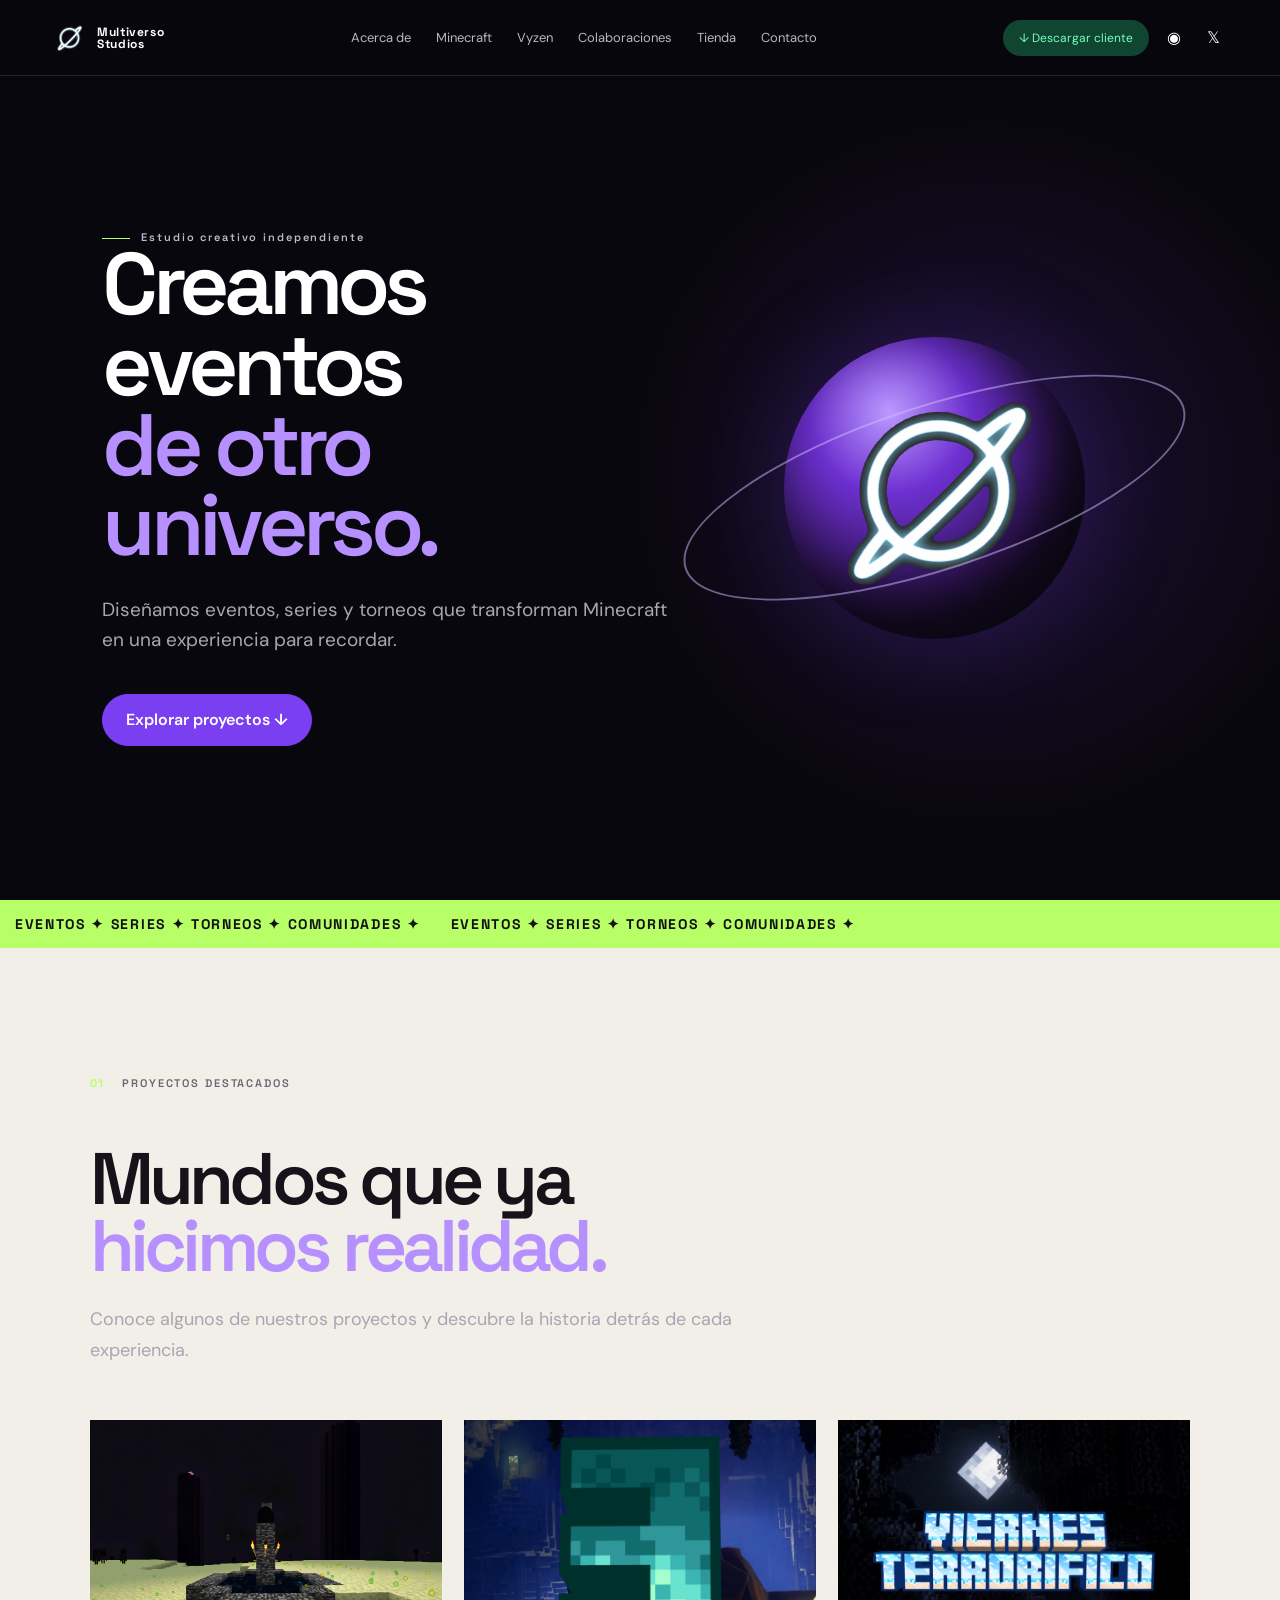
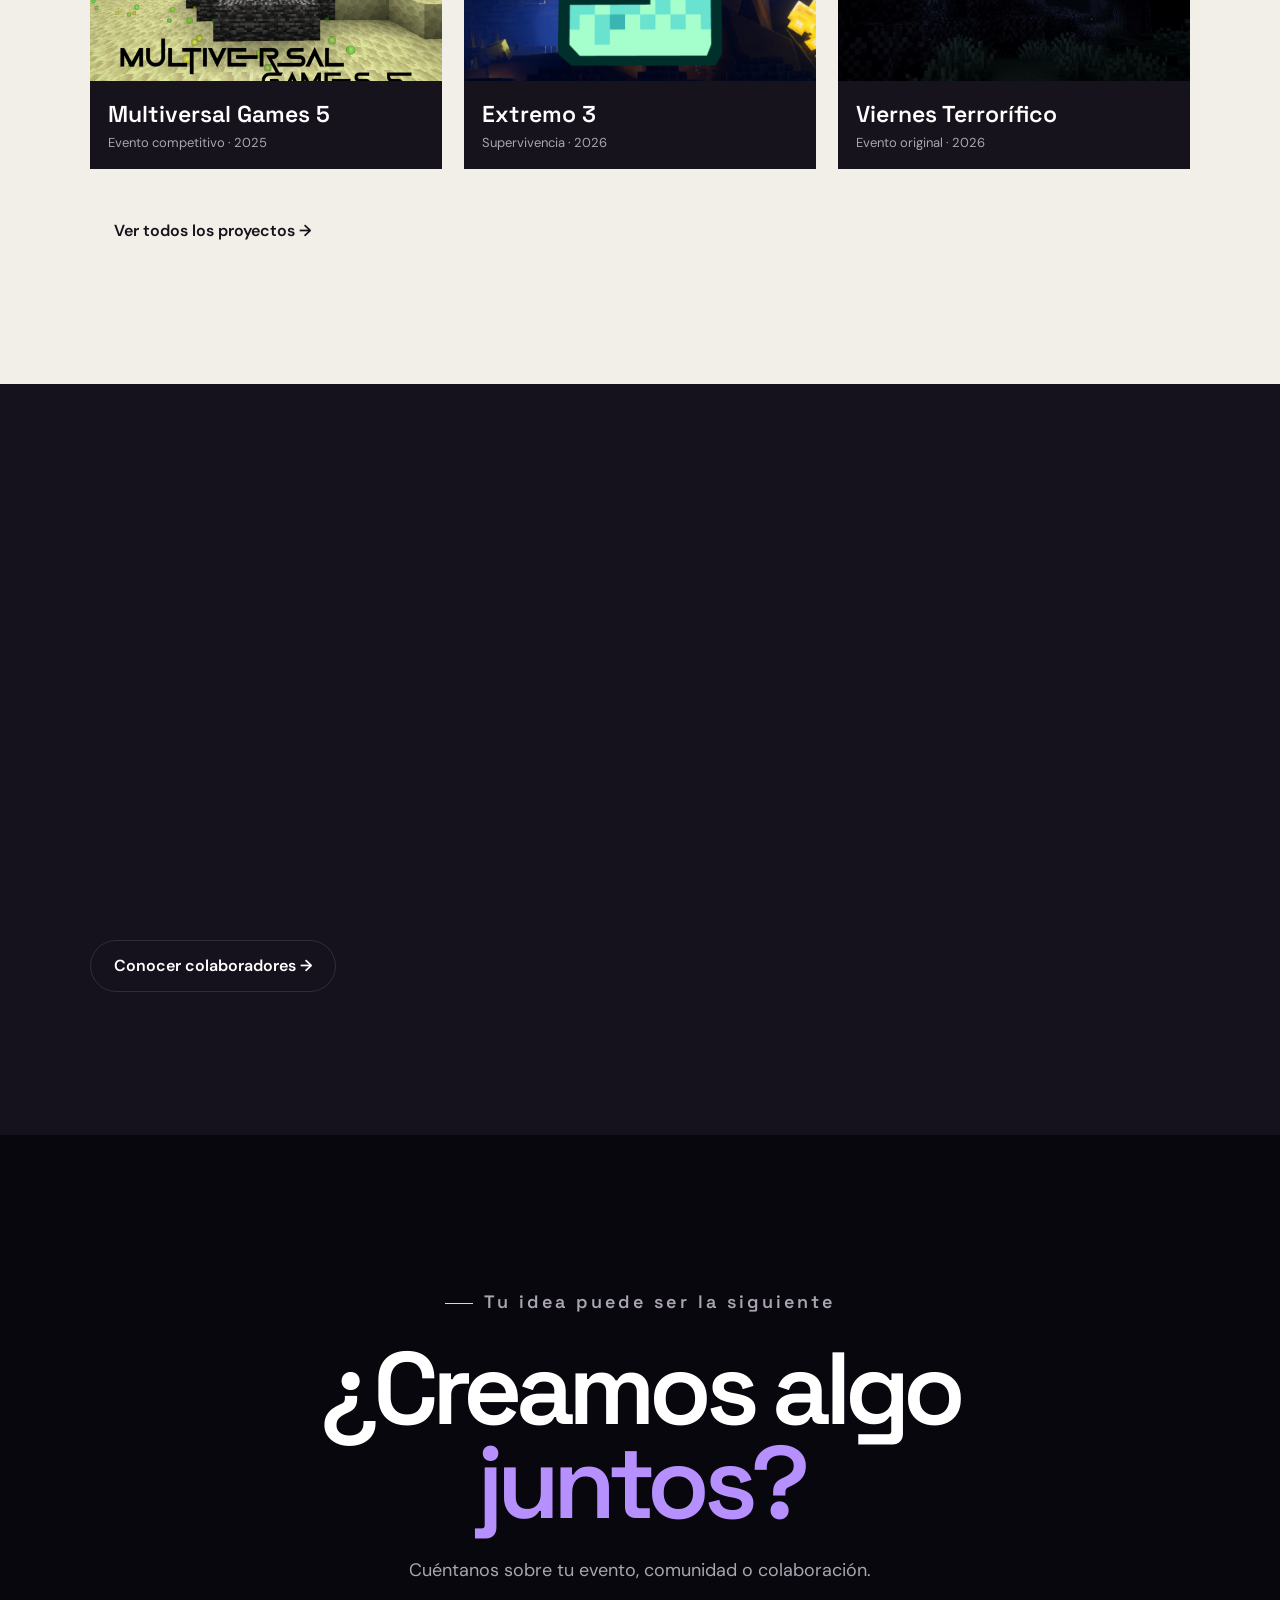
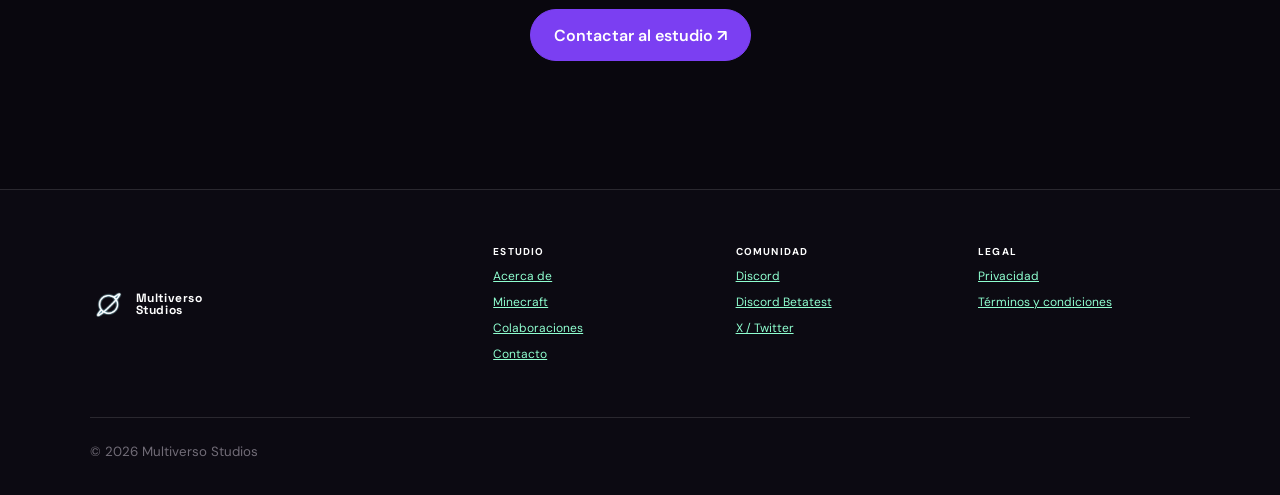
==== commit e6c22c53: "Update link for Multiversal project to new ID" ====
--- a/index.html
+++ b/index.html
@@ -47,7 +47,7 @@
           cada experiencia.
         </p>
         <div class="card-grid">
-          <a class="media-card reveal" href="proyecto.html?id=multiversal"
+          <a class="media-card reveal" href="proyecto.html?id=multiversal5"
             ><img
               src="imagenes/MultiversalGames5.png"
               alt="Multiversal Games 5"
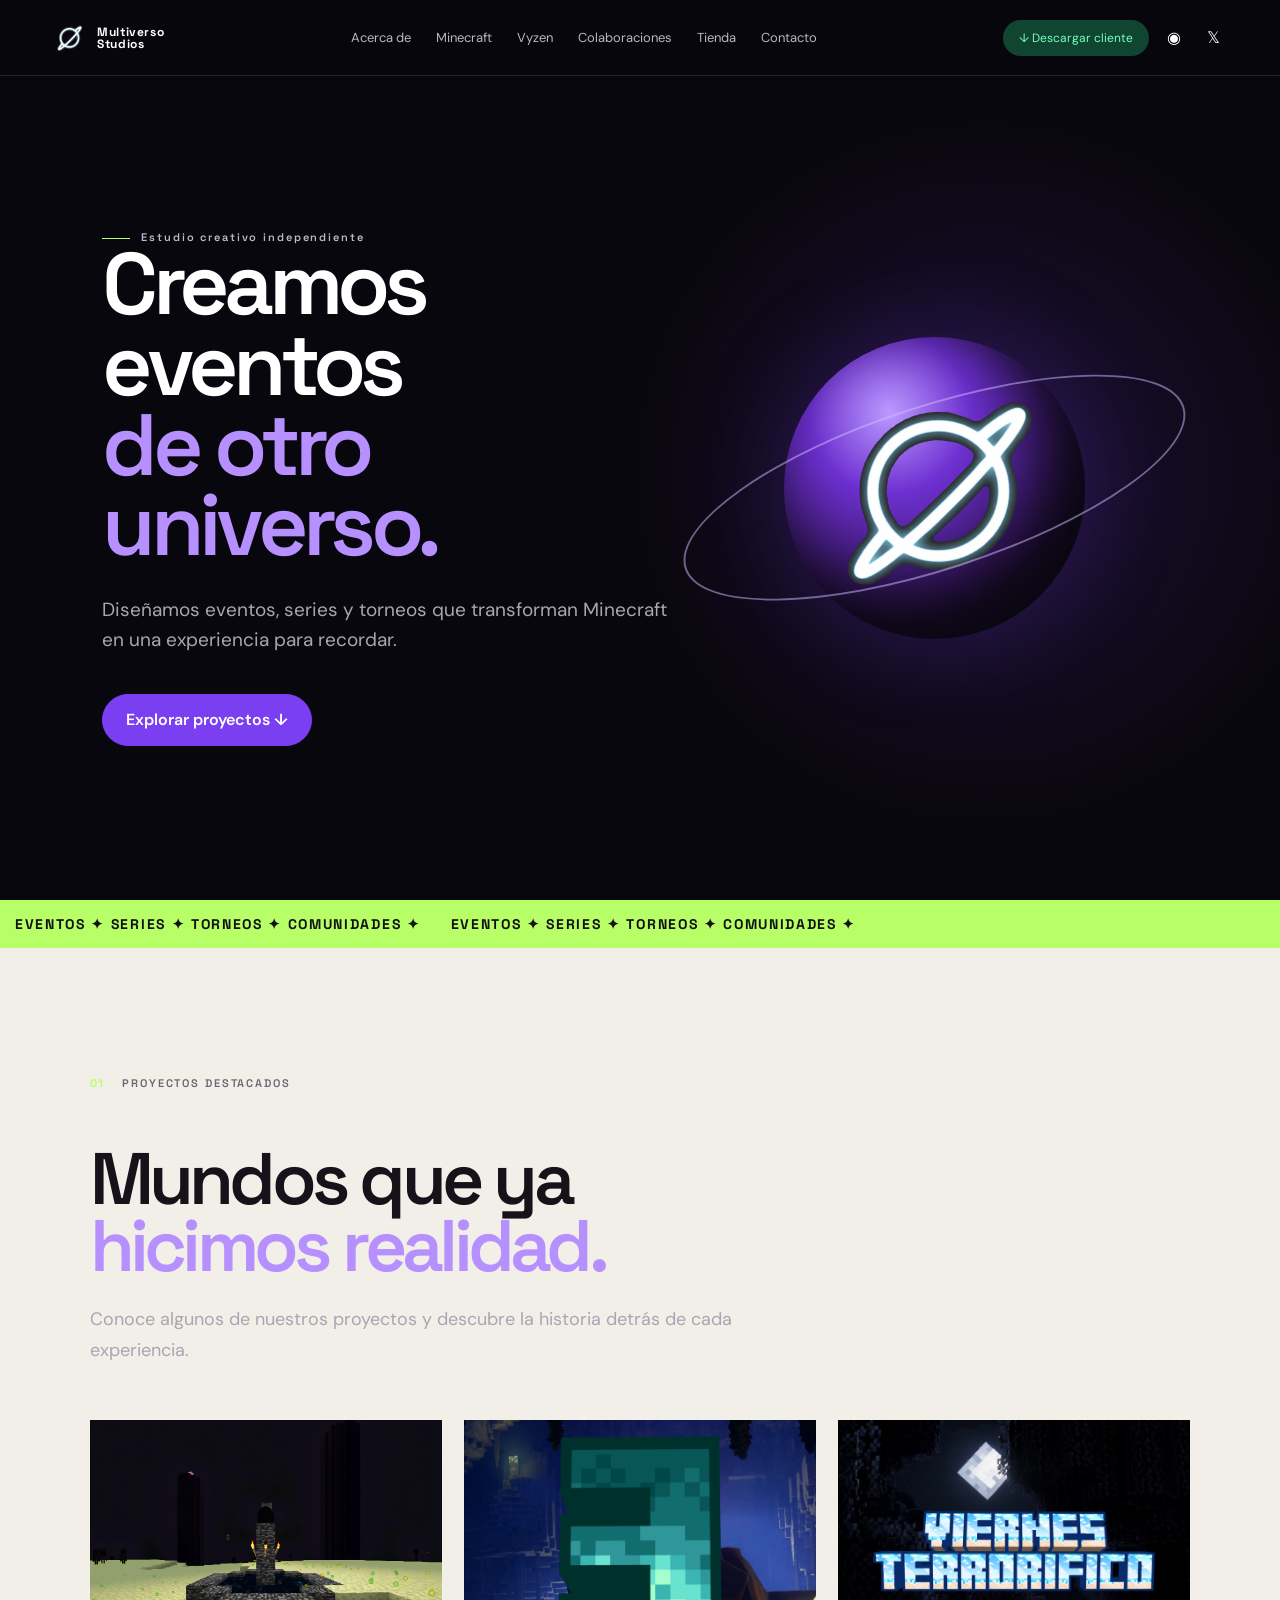
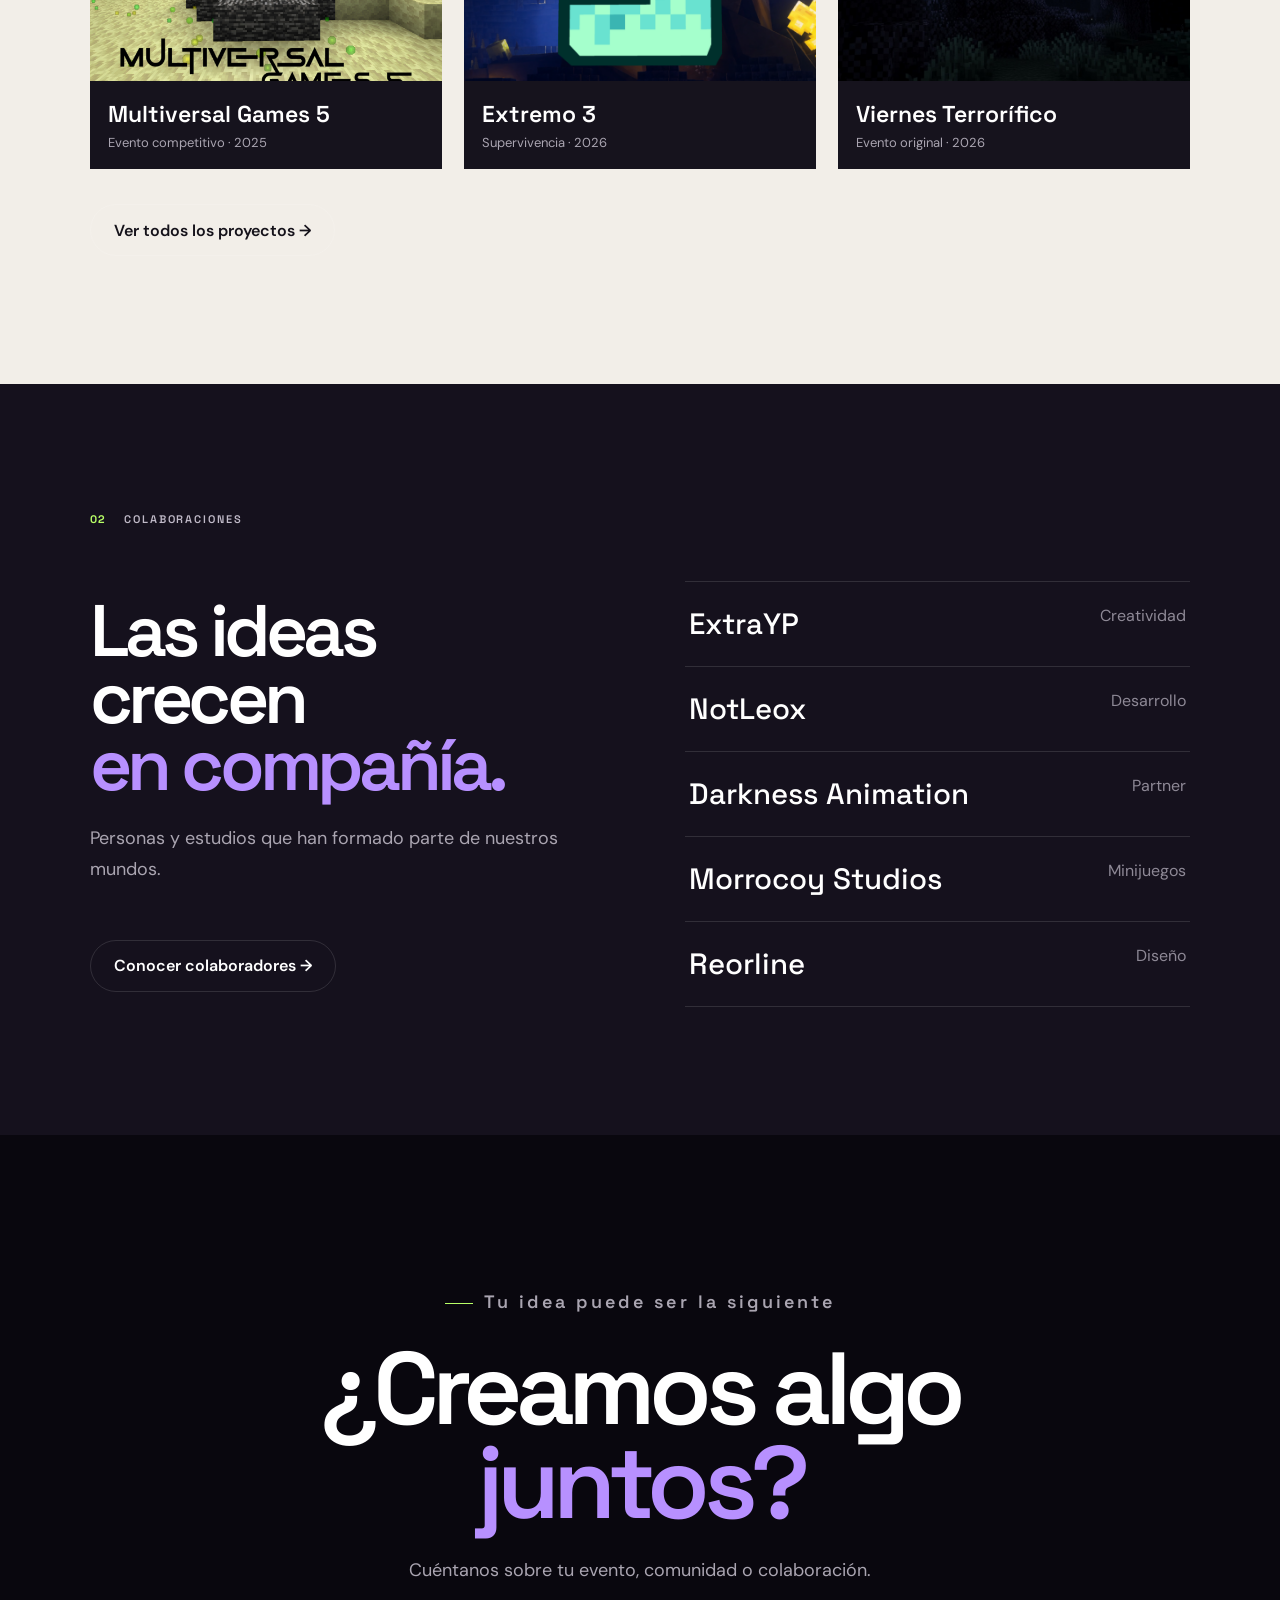
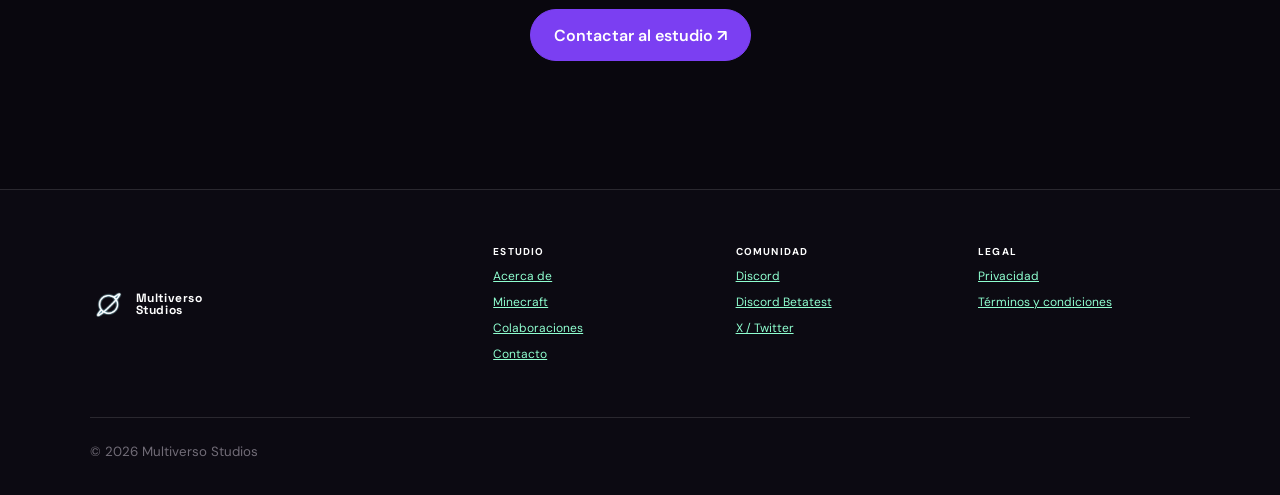
==== commit 4dfdbbbb: "V2026" ====
--- a/index.html
+++ b/index.html
@@ -2,6 +2,7 @@
 <html lang="es">
   <head>
     <meta charset="utf-8" />
+    <link rel="icon" type="image/png" href="imagenes/favicon.png" />
     <meta name="viewport" content="width=device-width,initial-scale=1" />
     <meta
       name="description"
--- a/style.css
+++ b/style.css
@@ -343,11 +343,26 @@
 }
 .collab-card {
   background: #18151e;
+  color: #fff;
+  text-decoration: none;
+  overflow: hidden;
+  transition:
+    transform 0.25s ease,
+    border-color 0.25s ease;
+  border: 1px solid transparent;
+}
+.collab-card:hover {
+  transform: translateY(-6px);
+  border-color: rgba(183, 144, 255, 0.55);
 }
 .collab-card img {
   width: 100%;
   aspect-ratio: 1;
   object-fit: cover;
+  transition: transform 0.45s ease;
+}
+.collab-card:hover img {
+  transform: scale(1.035);
 }
 .collab-card div {
   padding: 15px;
@@ -359,6 +374,109 @@
   font-size: 12px;
   color: var(--muted);
   margin-top: 4px;
+}
+.collaborator-groups {
+  padding: 10px clamp(22px, 7vw, 115px) 140px;
+}
+.collaborator-group {
+  padding: 70px 0 85px;
+  border-top: 1px solid var(--line);
+}
+.collaborator-group:first-child {
+  border-top: 0;
+}
+.group-heading {
+  display: grid;
+  grid-template-columns: 70px 1fr;
+  gap: 20px;
+  align-items: start;
+  margin-bottom: 38px;
+}
+.group-number {
+  color: var(--acid);
+  font: 600 12px "Space Grotesk";
+  letter-spacing: 0.14em;
+  padding-top: 7px;
+}
+.group-heading h2 {
+  font: 600 clamp(30px, 4vw, 52px) "Space Grotesk";
+  letter-spacing: -0.045em;
+}
+.group-heading div > p {
+  color: var(--muted);
+  margin-top: 8px;
+}
+.collaborator-group .collab-catalog {
+  padding: 0;
+}
+.collaborator-detail {
+  min-height: calc(100vh - 76px);
+  padding: 55px clamp(22px, 7vw, 115px) 120px;
+}
+.collaborator-back {
+  margin-bottom: 70px;
+}
+.profile-layout {
+  display: grid;
+  grid-template-columns: minmax(230px, 340px) minmax(0, 1fr);
+  gap: clamp(45px, 7vw, 110px);
+  align-items: center;
+  max-width: 1250px;
+  margin: 0 auto;
+}
+.profile-media img {
+  width: 100%;
+  aspect-ratio: 1;
+  object-fit: cover;
+  background: #18151e;
+}
+.profile-socials {
+  min-height: 48px;
+  display: flex;
+  flex-wrap: wrap;
+  gap: 10px;
+  align-items: center;
+  margin-top: 18px;
+}
+.profile-social {
+  width: 42px;
+  height: 42px;
+  display: grid;
+  place-items: center;
+  border-radius: 10px;
+  background: #18151e;
+  border: 1px solid var(--line);
+  color: #fff;
+  text-decoration: none;
+  font: 600 17px "Space Grotesk";
+  transition:
+    transform 0.2s ease,
+    background 0.2s ease,
+    border-color 0.2s ease;
+}
+.profile-social:hover {
+  transform: translateY(-3px);
+  background: var(--purple);
+  border-color: var(--purple);
+}
+.profile-copy .kicker {
+  color: var(--muted);
+}
+.profile-copy h1 {
+  font: 600 clamp(48px, 6vw, 86px)/0.95 "Space Grotesk";
+  letter-spacing: -0.055em;
+  margin: 20px 0 14px;
+}
+.profile-role {
+  color: var(--violet);
+  font-weight: 600;
+  margin-bottom: 32px;
+}
+.profile-bio {
+  max-width: 760px;
+  color: #cbc6d1;
+  font-size: 18px;
+  line-height: 1.8;
 }
 .detail {
   padding: 55px clamp(22px, 7vw, 115px) 120px;
@@ -651,6 +769,13 @@
   .split {
     grid-template-columns: 1fr;
   }
+  .profile-layout {
+    grid-template-columns: 1fr;
+    align-items: start;
+  }
+  .profile-media {
+    max-width: 360px;
+  }
   .os-grid,
   .contact-grid {
     grid-template-columns: 1fr;
@@ -682,6 +807,22 @@
   .download {
     display: none;
   }
+  .collaborator-groups {
+    padding-inline: 18px;
+  }
+  .group-heading {
+    grid-template-columns: 38px 1fr;
+    gap: 10px;
+  }
+  .collaborator-detail {
+    padding-inline: 20px;
+  }
+  .collaborator-back {
+    margin-bottom: 42px;
+  }
+  .profile-copy h1 {
+    font-size: 46px;
+  }
 }
 @media (prefers-reduced-motion: reduce) {
   .reveal {
